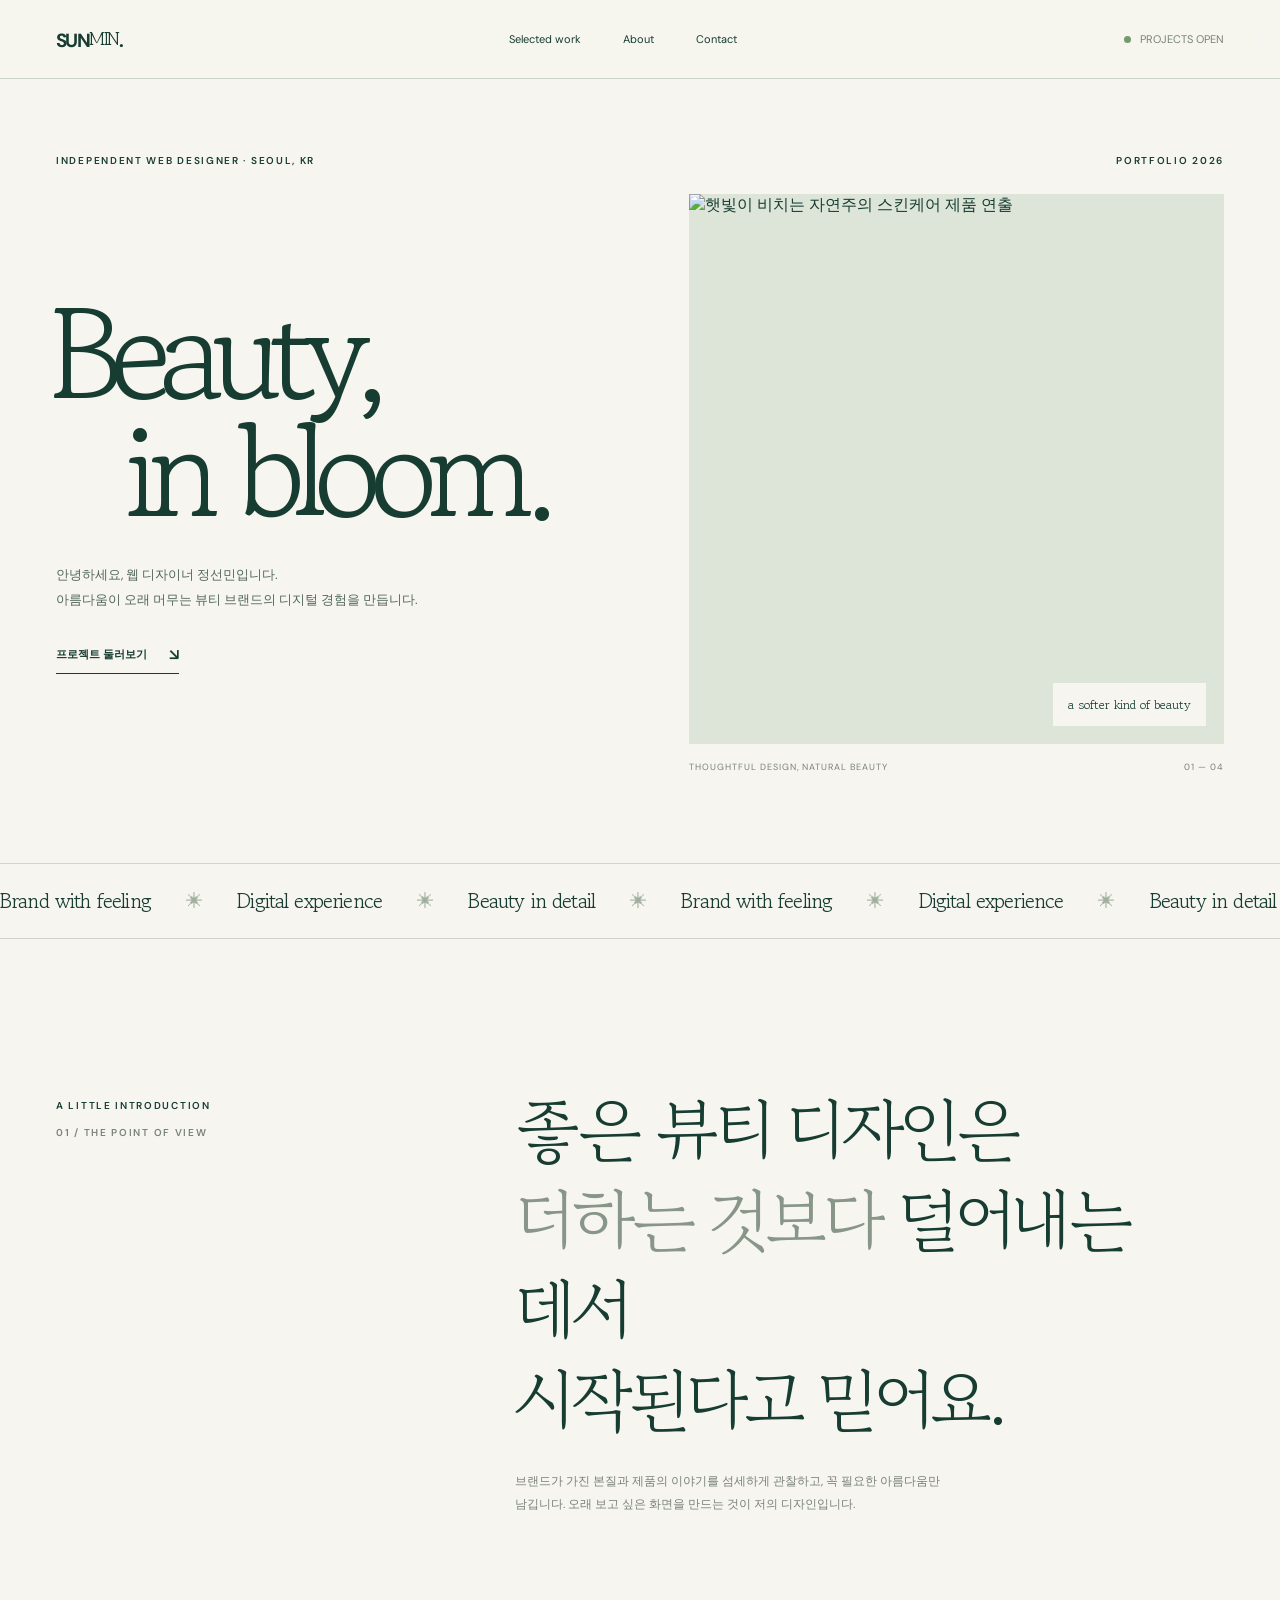
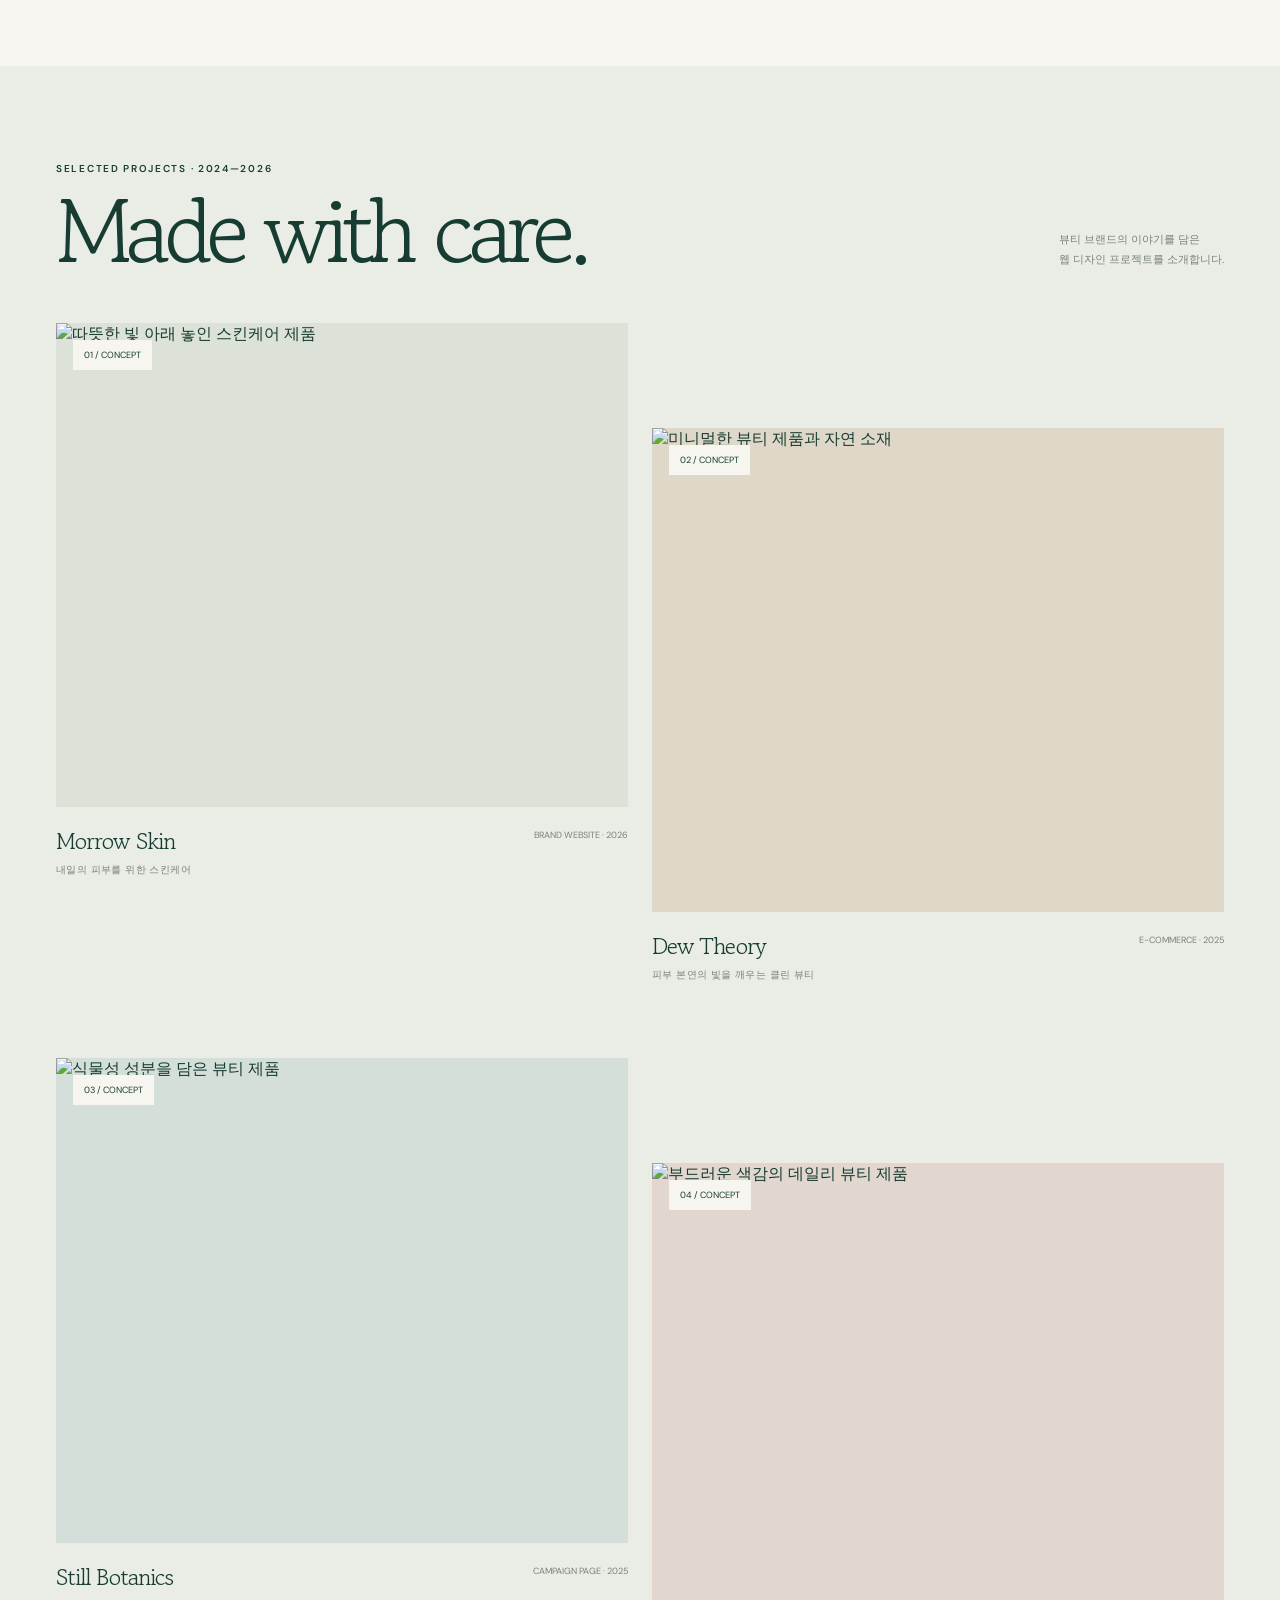
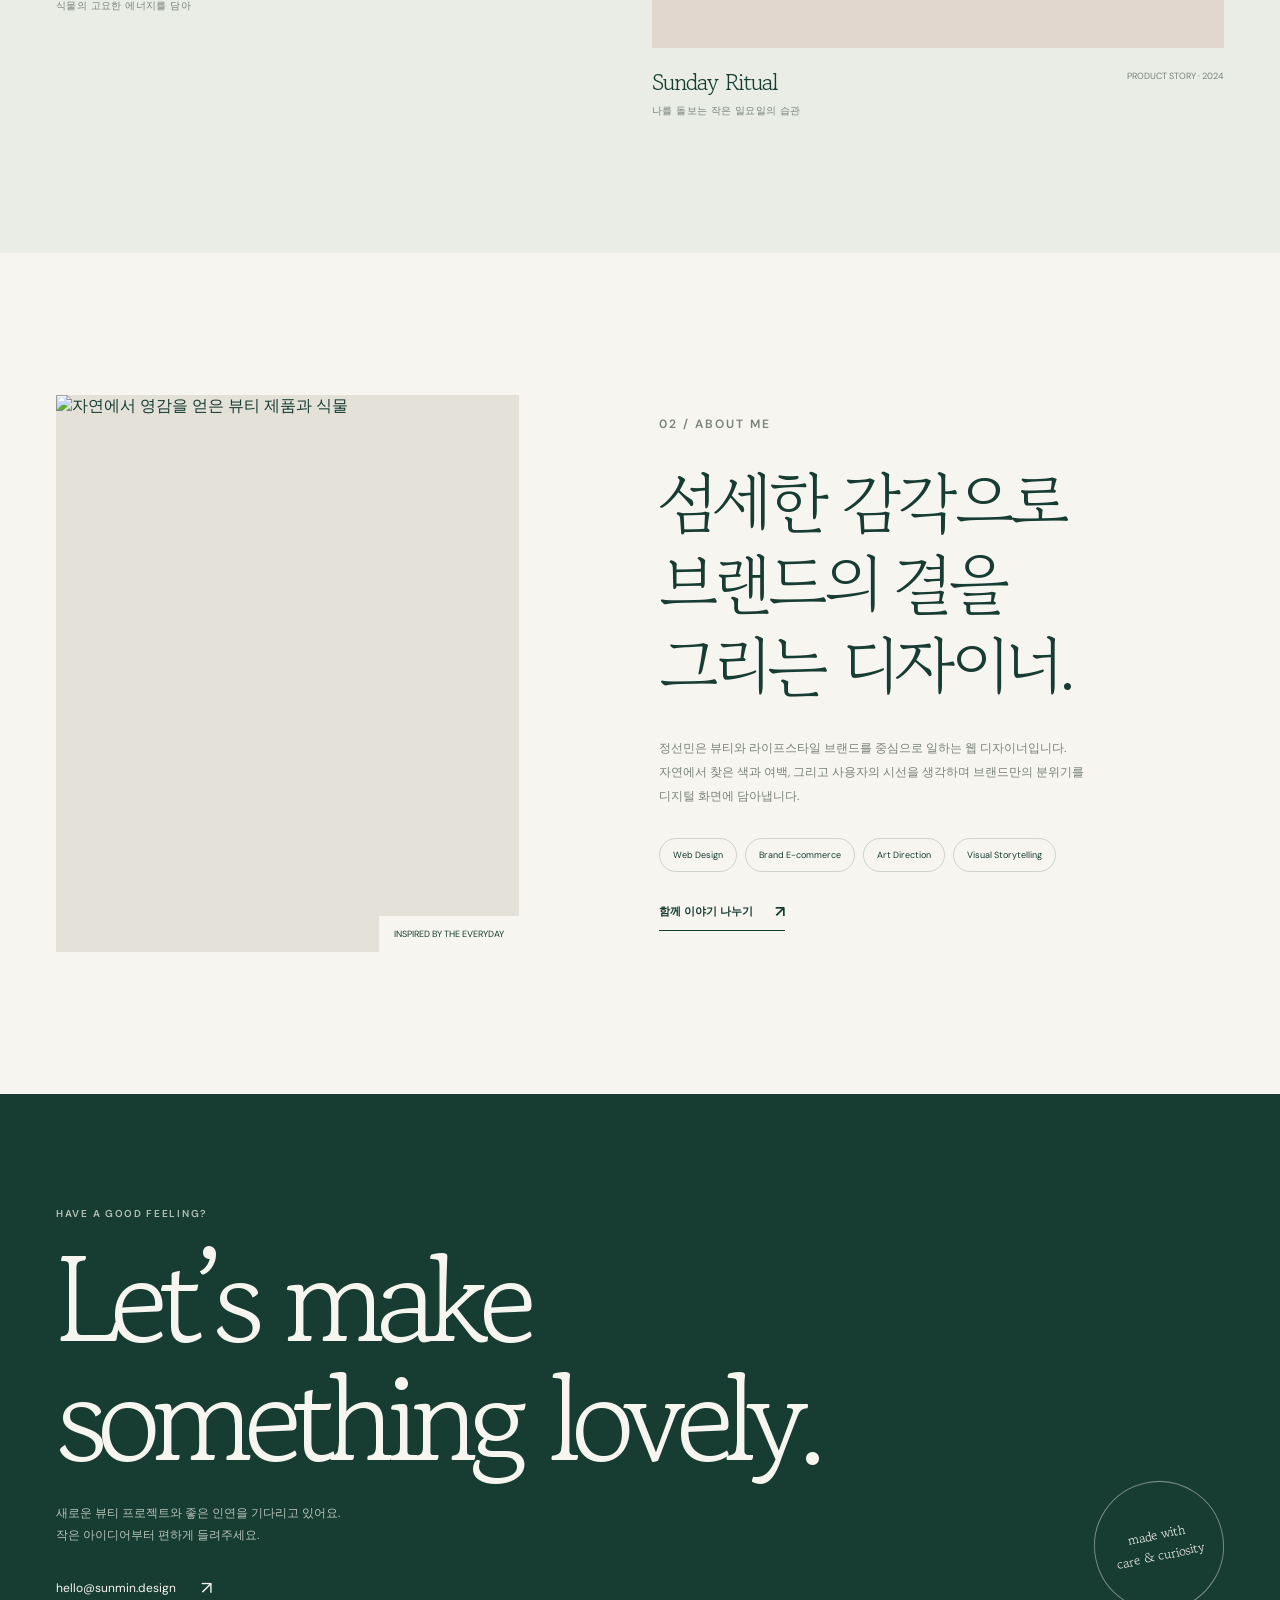
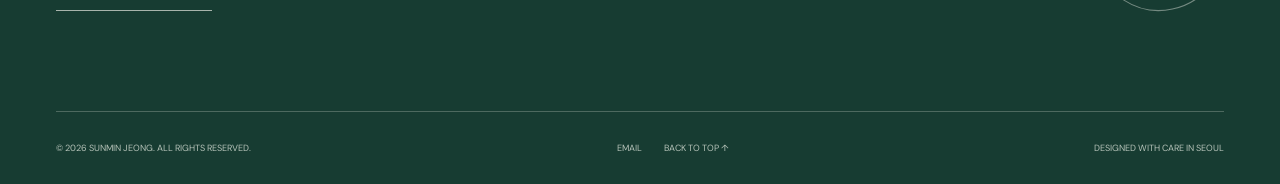
==== index.html @ 3de370b8 "뷰티 포트폴리오 페이지 개설" ====
<!DOCTYPE html>
<html lang="ko">
<head>
    <meta charset="UTF-8">
    <meta name="viewport" content="width=device-width, initial-scale=1.0">
    <meta name="theme-color" content="#f6f5ef">
    <meta name="description" content="뷰티의 좋은 감각을 디자인하는 웹 디자이너 정선민의 포트폴리오">
    <title>정선민 — Beauty Web Designer</title>
    <link rel="preconnect" href="https://fonts.googleapis.com">
    <link rel="preconnect" href="https://fonts.gstatic.com" crossorigin>
    <link href="https://fonts.googleapis.com/css2?family=DM+Sans:wght@400;500;600;700&family=Gowun+Batang:wght@400;700&family=Manrope:wght@400;500;600;700&display=swap" rel="stylesheet">
    <style>
        :root {
            --paper: #f6f5ef;
            --ink: #173c32;
            --muted: #78827a;
            --line: rgba(23, 60, 50, .18);
            --serif: "Gowun Batang", Georgia, serif;
            --sans: "DM Sans", "Manrope", sans-serif;
        }

        * { box-sizing: border-box; }
        html { scroll-behavior: smooth; scroll-padding-top: 88px; }
        body {
            margin: 0;
            color: var(--ink);
            background: var(--paper);
            font-family: var(--sans);
            -webkit-font-smoothing: antialiased;
        }
        a { color: inherit; text-decoration: none; }
        button { color: inherit; font: inherit; }
        img { display: block; width: 100%; }
        .shell { width: min(1440px, calc(100% - 112px)); margin: 0 auto; }
        .eyebrow {
            margin: 0;
            font-size: 10px;
            font-weight: 600;
            letter-spacing: .17em;
            line-height: 1.5;
            text-transform: uppercase;
        }
        .site-header {
            position: sticky;
            z-index: 20;
            top: 0;
            border-bottom: 1px solid var(--line);
            background: rgba(246, 245, 239, .94);
            backdrop-filter: blur(14px);
        }
        .header-inner {
            display: flex;
            min-height: 78px;
            align-items: center;
            justify-content: space-between;
        }
        .wordmark {
            font-size: 19px;
            font-weight: 700;
            letter-spacing: -.08em;
        }
        .wordmark span { font-family: var(--serif); font-weight: 400; }
        .main-nav { display: flex; gap: 42px; align-items: center; }
        .main-nav a, .availability { font-size: 11px; }
        .main-nav a { transition: opacity .2s ease; }
        .main-nav a:hover { opacity: .55; }
        .availability { display: flex; align-items: center; gap: 9px; color: var(--muted); }
        .availability::before {
            width: 7px;
            height: 7px;
            border-radius: 50%;
            background: #759b6a;
            content: "";
        }
        .menu-toggle {
            display: none;
            width: 42px;
            height: 42px;
            padding: 11px;
            border: 0;
            background: transparent;
            cursor: pointer;
        }
        .menu-toggle span {
            display: block;
            height: 1px;
            margin: 5px 0;
            background: var(--ink);
            transition: transform .2s ease;
        }

        .hero { padding: 74px 0 90px; }
        .hero-topline {
            display: flex;
            justify-content: space-between;
            align-items: center;
            margin-bottom: 26px;
        }
        .hero-grid {
            display: grid;
            grid-template-columns: 1.03fr .97fr;
            min-height: 550px;
            align-items: center;
            gap: 5.5%;
        }
        .hero-copy { position: relative; z-index: 1; padding: 25px 0; }
        .hero h1 {
            margin: 0 0 25px -7px;
            font-family: var(--serif);
            font-size: clamp(72px, 10.1vw, 150px);
            font-weight: 400;
            letter-spacing: -.095em;
            line-height: .91;
        }
        .hero h1 span { display: block; }
        .hero h1 .indented { padding-left: 13%; }
        .hero-subcopy {
            max-width: 370px;
            margin: 35px 0 29px;
            color: #53675c;
            font-size: 13px;
            line-height: 1.9;
            word-break: keep-all;
        }
        .text-link {
            display: inline-flex;
            align-items: center;
            gap: 22px;
            padding-bottom: 8px;
            border-bottom: 1px solid var(--ink);
            font-size: 11px;
            font-weight: 600;
        }
        .text-link span { font-size: 16px; transition: transform .2s ease; }
        .text-link:hover span { transform: translate(4px, -2px); }
        .hero-visual {
            position: relative;
            min-height: 550px;
            overflow: hidden;
            background: #dce5d8;
        }
        .hero-visual img { height: 100%; min-height: 550px; object-fit: cover; }
        .image-note {
            position: absolute;
            right: 18px;
            bottom: 18px;
            padding: 12px 15px;
            background: var(--paper);
            font-family: var(--serif);
            font-size: 13px;
        }
        .hero-caption {
            display: flex;
            justify-content: space-between;
            margin-top: 17px;
            color: var(--muted);
            font-size: 9px;
            letter-spacing: .11em;
        }
        .ticker {
            overflow: hidden;
            border-top: 1px solid var(--line);
            border-bottom: 1px solid var(--line);
        }
        .ticker-track {
            display: flex;
            width: max-content;
            align-items: center;
            gap: 35px;
            padding: 22px 0;
            animation: drift 35s linear infinite;
        }
        .ticker-track span {
            font-family: var(--serif);
            font-size: 21px;
            letter-spacing: -.04em;
        }
        .ticker-track .dot { color: #9fae9d; font-family: var(--sans); font-size: 17px; }
        @keyframes drift { to { transform: translateX(-50%); } }

        .intro { padding: 145px 0 150px; }
        .intro-grid { display: grid; grid-template-columns: 1fr 2fr; gap: 9%; }
        .intro-label { padding-top: 14px; }
        .intro-copy { max-width: 900px; }
        .intro-copy h2 {
            margin: 0;
            font-family: var(--serif);
            font-size: clamp(38px, 5.4vw, 76px);
            font-weight: 400;
            letter-spacing: -.065em;
            line-height: 1.3;
            word-break: keep-all;
        }
        .intro-copy h2 em { color: #879688; font-style: normal; }
        .intro-copy p {
            max-width: 470px;
            margin: 27px 0 0;
            color: var(--muted);
            font-size: 12px;
            line-height: 1.9;
            word-break: keep-all;
        }

        .work { padding: 95px 0 135px; background: #e9ede5; }
        .section-heading {
            display: flex;
            justify-content: space-between;
            align-items: end;
            margin-bottom: 47px;
        }
        .section-heading h2 {
            margin: 10px 0 0;
            font-family: var(--serif);
            font-size: clamp(47px, 7vw, 90px);
            font-weight: 400;
            letter-spacing: -.075em;
            line-height: 1;
        }
        .section-heading > p { max-width: 230px; margin: 0 0 6px; color: var(--muted); font-size: 11px; line-height: 1.8; }
        .project-grid { display: grid; grid-template-columns: 1fr 1fr; gap: 76px 24px; }
        .project-card:nth-child(even) { margin-top: 105px; }
        .project-image {
            position: relative;
            display: block;
            overflow: hidden;
            background: #dce2d8;
            aspect-ratio: 1.18 / 1;
        }
        .project-card:nth-child(2) .project-image { background: #dfd7c7; }
        .project-card:nth-child(3) .project-image { background: #d5dfd9; }
        .project-card:nth-child(4) .project-image { background: #e1d7cf; }
        .project-image img { height: 100%; object-fit: cover; transition: transform .7s cubic-bezier(.2,.7,.2,1); }
        .project-card:hover .project-image img { transform: scale(1.035); }
        .project-number {
            position: absolute;
            top: 17px;
            left: 17px;
            padding: 9px 11px;
            background: var(--paper);
            font-size: 9px;
        }
        .project-info {
            display: flex;
            justify-content: space-between;
            align-items: start;
            gap: 15px;
            padding-top: 17px;
        }
        .project-info h3 { margin: 0 0 5px; font-family: var(--serif); font-size: 23px; font-weight: 400; letter-spacing: -.04em; }
        .project-info p { margin: 0; color: var(--muted); font-size: 10px; letter-spacing: .04em; }
        .project-type { padding-top: 5px; color: var(--muted); font-size: 9px; text-align: right; }

        .about { padding: 142px 0; }
        .about-grid { display: grid; grid-template-columns: .9fr 1.1fr; gap: 12%; align-items: start; }
        .about-photo {
            position: relative;
            width: 100%;
            aspect-ratio: .83 / 1;
            overflow: hidden;
            background: #e3e1d8;
        }
        .about-photo img { height: 100%; object-fit: cover; }
        .about-photo-note { position: absolute; right: 0; bottom: 0; padding: 12px 15px; background: var(--paper); font-size: 9px; }
        .about-copy { padding-top: 17px; }
        .about-copy h2 {
            max-width: 570px;
            margin: 24px 0 30px;
            font-family: var(--serif);
            font-size: clamp(39px, 5.2vw, 68px);
            font-weight: 400;
            letter-spacing: -.07em;
            line-height: 1.23;
            word-break: keep-all;
        }
        .about-copy > p { max-width: 430px; color: var(--muted); font-size: 12px; line-height: 2; word-break: keep-all; }
        .services { display: flex; flex-wrap: wrap; gap: 8px; margin-top: 30px; }
        .services span { padding: 10px 13px; border: 1px solid var(--line); border-radius: 30px; font-size: 9px; }
        .about-link { margin-top: 29px; }

        .contact { padding: 112px 0 100px; color: #f6f5ef; background: var(--ink); }
        .contact-inner { display: flex; justify-content: space-between; align-items: end; gap: 30px; }
        .contact h2 {
            margin: 18px 0 24px;
            font-family: var(--serif);
            font-size: clamp(53px, 9.5vw, 125px);
            font-weight: 400;
            letter-spacing: -.08em;
            line-height: .98;
        }
        .contact .eyebrow { color: #b6c3b9; }
        .contact-copy { max-width: 360px; margin: 0; color: #b6c3b9; font-size: 12px; line-height: 1.9; }
        .contact-link {
            display: inline-flex;
            align-items: center;
            gap: 25px;
            margin-top: 29px;
            padding-bottom: 10px;
            border-bottom: 1px solid rgba(246,245,239,.65);
            font-size: 12px;
        }
        .contact-link span { font-size: 18px; }
        .contact-stamp {
            display: grid;
            width: 130px;
            height: 130px;
            flex: 0 0 auto;
            place-items: center;
            border: 1px solid rgba(246,245,239,.42);
            border-radius: 50%;
            font-family: var(--serif);
            font-size: 13px;
            line-height: 1.6;
            text-align: center;
            transform: rotate(-12deg);
        }
        .site-footer { color: #f6f5ef; background: var(--ink); }
        .footer-inner {
            display: flex;
            min-height: 73px;
            justify-content: space-between;
            align-items: center;
            border-top: 1px solid rgba(246,245,239,.24);
            color: #b6c3b9;
            font-size: 9px;
        }
        .footer-links { display: flex; gap: 22px; }
        .footer-links a:hover { color: #fff; }
        .reveal { opacity: 0; transform: translateY(22px); transition: opacity .7s ease, transform .7s ease; }
        .reveal.is-visible { opacity: 1; transform: translateY(0); }

        @media (prefers-reduced-motion: reduce) {
            *, *::before, *::after { scroll-behavior: auto !important; animation-duration: .01ms !important; transition-duration: .01ms !important; }
            .reveal { opacity: 1; transform: none; }
        }
        @media (max-width: 800px) {
            .shell { width: min(100% - 48px, 620px); }
            .header-inner { min-height: 68px; }
            .menu-toggle { display: block; }
            .availability { display: none; }
            .main-nav {
                position: absolute;
                top: 68px;
                right: 0;
                left: 0;
                display: none;
                align-items: stretch;
                gap: 0;
                padding: 10px 24px 21px;
                border-bottom: 1px solid var(--line);
                background: var(--paper);
            }
            .main-nav.is-open { display: flex; flex-direction: column; }
            .main-nav a { padding: 13px 0; border-top: 1px solid var(--line); font-size: 13px; }
            .menu-toggle[aria-expanded="true"] span:first-child { transform: translateY(3px) rotate(45deg); }
            .menu-toggle[aria-expanded="true"] span:last-child { transform: translateY(-3px) rotate(-45deg); }
            .hero { padding: 49px 0 65px; }
            .hero-grid { grid-template-columns: 1fr; gap: 30px; }
            .hero h1 { font-size: clamp(76px, 17vw, 130px); }
            .hero-copy { padding: 5px 0 0; }
            .hero-subcopy { margin-top: 24px; }
            .hero-visual, .hero-visual img { min-height: 0; height: auto; aspect-ratio: .93 / 1; }
            .intro { padding: 95px 0; }
            .intro-grid { grid-template-columns: 1fr; gap: 25px; }
            .intro-copy h2 { font-size: clamp(39px, 8vw, 59px); }
            .work { padding: 75px 0 90px; }
            .section-heading { align-items: start; flex-direction: column; gap: 15px; margin-bottom: 31px; }
            .section-heading > p { max-width: 330px; }
            .project-grid { gap: 48px 16px; }
            .project-card:nth-child(even) { margin-top: 65px; }
            .project-info { flex-direction: column; gap: 8px; }
            .project-type { text-align: left; }
            .about { padding: 92px 0; }
            .about-grid { grid-template-columns: 1fr; gap: 42px; }
            .about-photo { width: 80%; max-width: 420px; }
            .about-copy { padding-top: 0; }
            .contact { padding: 82px 0 70px; }
            .contact-inner { align-items: start; }
            .contact-stamp { width: 96px; height: 96px; font-size: 10px; }
        }
        @media (max-width: 520px) {
            .shell { width: calc(100% - 40px); }
            .hero-topline { margin-bottom: 18px; }
            .hero h1 { margin-left: -4px; font-size: clamp(71px, 18vw, 95px); }
            .hero h1 .indented { padding-left: 9%; }
            .hero-subcopy { max-width: 320px; font-size: 12px; }
            .hero-caption { font-size: 8px; }
            .intro { padding: 78px 0; }
            .intro-copy h2 { font-size: 37px; }
            .project-grid { grid-template-columns: 1fr; gap: 34px; }
            .project-card:nth-child(even) { margin-top: 0; }
            .project-image { aspect-ratio: 1.15 / 1; }
            .project-info { flex-direction: row; }
            .project-type { text-align: right; }
            .about-photo { width: 90%; }
            .about-copy h2 { font-size: 42px; }
            .contact-inner { flex-direction: column; }
            .contact-stamp { align-self: end; margin-top: -6px; }
            .footer-inner { min-height: 90px; flex-wrap: wrap; gap: 12px; padding: 18px 0; }
            .footer-links { gap: 14px; }
        }
    </style>
</head>
<body>
    <header class="site-header">
        <div class="shell header-inner">
            <a class="wordmark" href="#top" aria-label="정선민 포트폴리오 홈">SUN<span>MIN</span>.</a>
            <nav class="main-nav" id="main-nav" aria-label="주요 메뉴">
                <a href="#work">Selected work</a>
                <a href="#about">About</a>
                <a href="#contact">Contact</a>
            </nav>
            <p class="availability">PROJECTS OPEN</p>
            <button class="menu-toggle" type="button" aria-label="메뉴 열기" aria-controls="main-nav" aria-expanded="false">
                <span></span><span></span>
            </button>
        </div>
    </header>

    <main id="top">
        <section class="hero shell" aria-labelledby="hero-title">
            <div class="hero-topline">
                <p class="eyebrow">Independent web designer · Seoul, KR</p>
                <p class="eyebrow">Portfolio 2026</p>
            </div>
            <div class="hero-grid">
                <div class="hero-copy">
                    <h1 id="hero-title"><span>Beauty,</span><span class="indented">in bloom.</span></h1>
                    <p class="hero-subcopy">안녕하세요, 웹 디자이너 정선민입니다.<br>아름다움이 오래 머무는 뷰티 브랜드의 디지털 경험을 만듭니다.</p>
                    <a class="text-link" href="#work">프로젝트 둘러보기 <span aria-hidden="true">↘</span></a>
                </div>
                <div>
                    <div class="hero-visual">
                        <img src="https://images.unsplash.com/photo-1608248543803-ba4f8c70ae0b?auto=format&amp;fit=crop&amp;w=1200&amp;q=85" alt="햇빛이 비치는 자연주의 스킨케어 제품 연출" fetchpriority="high">
                        <span class="image-note">a softer kind of beauty</span>
                    </div>
                    <div class="hero-caption"><span>THOUGHTFUL DESIGN, NATURAL BEAUTY</span><span>01 — 04</span></div>
                </div>
            </div>
        </section>

        <div class="ticker" aria-label="Brand design, digital experience, beauty">
            <div class="ticker-track" aria-hidden="true">
                <span>Brand with feeling</span><span class="dot">✳</span><span>Digital experience</span><span class="dot">✳</span><span>Beauty in detail</span><span class="dot">✳</span>
                <span>Brand with feeling</span><span class="dot">✳</span><span>Digital experience</span><span class="dot">✳</span><span>Beauty in detail</span><span class="dot">✳</span>
            </div>
        </div>

        <section class="intro shell reveal">
            <div class="intro-grid">
                <div class="intro-label">
                    <p class="eyebrow">A little introduction</p>
                    <p class="eyebrow" style="margin-top: 12px; color: var(--muted);">01 / The point of view</p>
                </div>
                <div class="intro-copy">
                    <h2>좋은 뷰티 디자인은<br><em>더하는 것보다</em> 덜어내는 데서<br>시작된다고 믿어요.</h2>
                    <p>브랜드가 가진 본질과 제품의 이야기를 섬세하게 관찰하고, 꼭 필요한 아름다움만 남깁니다. 오래 보고 싶은 화면을 만드는 것이 저의 디자인입니다.</p>
                </div>
            </div>
        </section>

        <section class="work" id="work" aria-labelledby="work-title">
            <div class="shell">
                <div class="section-heading reveal">
                    <div>
                        <p class="eyebrow">Selected projects · 2024—2026</p>
                        <h2 id="work-title">Made with care.</h2>
                    </div>
                    <p>뷰티 브랜드의 이야기를 담은<br>웹 디자인 프로젝트를 소개합니다.</p>
                </div>
                <div class="project-grid">
                    <article class="project-card reveal">
                        <a class="project-image" href="#contact" aria-label="Morrow Skin 프로젝트 문의하기">
                            <img src="https://images.unsplash.com/photo-1601049541289-9b1b7bbbfe19?auto=format&amp;fit=crop&amp;w=1000&amp;q=85" alt="따뜻한 빛 아래 놓인 스킨케어 제품" loading="lazy">
                            <span class="project-number">01 / CONCEPT</span>
                        </a>
                        <div class="project-info">
                            <div><h3>Morrow Skin</h3><p>내일의 피부를 위한 스킨케어</p></div>
                            <span class="project-type">BRAND WEBSITE · 2026</span>
                        </div>
                    </article>
                    <article class="project-card reveal">
                        <a class="project-image" href="#contact" aria-label="Dew Theory 프로젝트 문의하기">
                            <img src="https://images.unsplash.com/photo-1611930022073-b7a4ba5fcccd?auto=format&amp;fit=crop&amp;w=1000&amp;q=85" alt="미니멀한 뷰티 제품과 자연 소재" loading="lazy">
                            <span class="project-number">02 / CONCEPT</span>
                        </a>
                        <div class="project-info">
                            <div><h3>Dew Theory</h3><p>피부 본연의 빛을 깨우는 클린 뷰티</p></div>
                            <span class="project-type">E-COMMERCE · 2025</span>
                        </div>
                    </article>
                    <article class="project-card reveal">
                        <a class="project-image" href="#contact" aria-label="Still Botanics 프로젝트 문의하기">
                            <img src="https://images.unsplash.com/photo-1598440947619-2c35fc9aa908?auto=format&amp;fit=crop&amp;w=1000&amp;q=85" alt="식물성 성분을 담은 뷰티 제품" loading="lazy">
                            <span class="project-number">03 / CONCEPT</span>
                        </a>
                        <div class="project-info">
                            <div><h3>Still Botanics</h3><p>식물의 고요한 에너지를 담아</p></div>
                            <span class="project-type">CAMPAIGN PAGE · 2025</span>
                        </div>
                    </article>
                    <article class="project-card reveal">
                        <a class="project-image" href="#contact" aria-label="Sunday Ritual 프로젝트 문의하기">
                            <img src="https://images.unsplash.com/photo-1556229010-6c3f2c9ca5f8?auto=format&amp;fit=crop&amp;w=1000&amp;q=85" alt="부드러운 색감의 데일리 뷰티 제품" loading="lazy">
                            <span class="project-number">04 / CONCEPT</span>
                        </a>
                        <div class="project-info">
                            <div><h3>Sunday Ritual</h3><p>나를 돌보는 작은 일요일의 습관</p></div>
                            <span class="project-type">PRODUCT STORY · 2024</span>
                        </div>
                    </article>
                </div>
            </div>
        </section>

        <section class="about shell" id="about" aria-labelledby="about-title">
            <div class="about-grid">
                <div class="about-photo reveal">
                    <img src="https://images.unsplash.com/photo-1608571423902-eed4a5ad8108?auto=format&amp;fit=crop&amp;w=900&amp;q=85" alt="자연에서 영감을 얻은 뷰티 제품과 식물" loading="lazy">
                    <span class="about-photo-note">INSPIRED BY THE EVERYDAY</span>
                </div>
                <div class="about-copy reveal">
                    <p class="eyebrow">02 / About me</p>
                    <h2 id="about-title">섬세한 감각으로<br>브랜드의 결을<br>그리는 디자이너.</h2>
                    <p>정선민은 뷰티와 라이프스타일 브랜드를 중심으로 일하는 웹 디자이너입니다. 자연에서 찾은 색과 여백, 그리고 사용자의 시선을 생각하며 브랜드만의 분위기를 디지털 화면에 담아냅니다.</p>
                    <div class="services" aria-label="주요 작업 분야">
                        <span>Web Design</span><span>Brand E-commerce</span><span>Art Direction</span><span>Visual Storytelling</span>
                    </div>
                    <a class="text-link about-link" href="#contact">함께 이야기 나누기 <span aria-hidden="true">↗</span></a>
                </div>
            </div>
        </section>

        <section class="contact" id="contact" aria-labelledby="contact-title">
            <div class="shell contact-inner">
                <div>
                    <p class="eyebrow">Have a good feeling?</p>
                    <h2 id="contact-title">Let’s make<br>something lovely.</h2>
                    <p class="contact-copy">새로운 뷰티 프로젝트와 좋은 인연을 기다리고 있어요.<br>작은 아이디어부터 편하게 들려주세요.</p>
                    <a class="contact-link" href="mailto:hello@sunmin.design">hello@sunmin.design <span aria-hidden="true">↗</span></a>
                </div>
                <div class="contact-stamp" aria-hidden="true">made with<br>care &amp; curiosity</div>
            </div>
        </section>
    </main>

    <footer class="site-footer">
        <div class="shell footer-inner">
            <span>© <span id="year"></span> SUNMIN JEONG. ALL RIGHTS RESERVED.</span>
            <div class="footer-links">
                <a href="mailto:hello@sunmin.design">EMAIL</a>
                <a href="#top">BACK TO TOP ↑</a>
            </div>
            <span>DESIGNED WITH CARE IN SEOUL</span>
        </div>
    </footer>

    <script>
        const menuToggle = document.querySelector(".menu-toggle");
        const mainNav = document.querySelector(".main-nav");

        menuToggle.addEventListener("click", () => {
            const isExpanded = menuToggle.getAttribute("aria-expanded") === "true";
            menuToggle.setAttribute("aria-expanded", String(!isExpanded));
            menuToggle.setAttribute("aria-label", isExpanded ? "메뉴 열기" : "메뉴 닫기");
            mainNav.classList.toggle("is-open", !isExpanded);
        });

        mainNav.addEventListener("click", (event) => {
            if (event.target.closest("a")) {
                menuToggle.setAttribute("aria-expanded", "false");
                menuToggle.setAttribute("aria-label", "메뉴 열기");
                mainNav.classList.remove("is-open");
            }
        });

        document.querySelector("#year").textContent = new Date().getFullYear();

        const revealObserver = new IntersectionObserver((entries, observer) => {
            entries.forEach((entry) => {
                if (entry.isIntersecting) {
                    entry.target.classList.add("is-visible");
                    observer.unobserve(entry.target);
                }
            });
        }, { threshold: 0.12 });

        document.querySelectorAll(".reveal").forEach((element) => revealObserver.observe(element));
    </script>
</body>
</html>
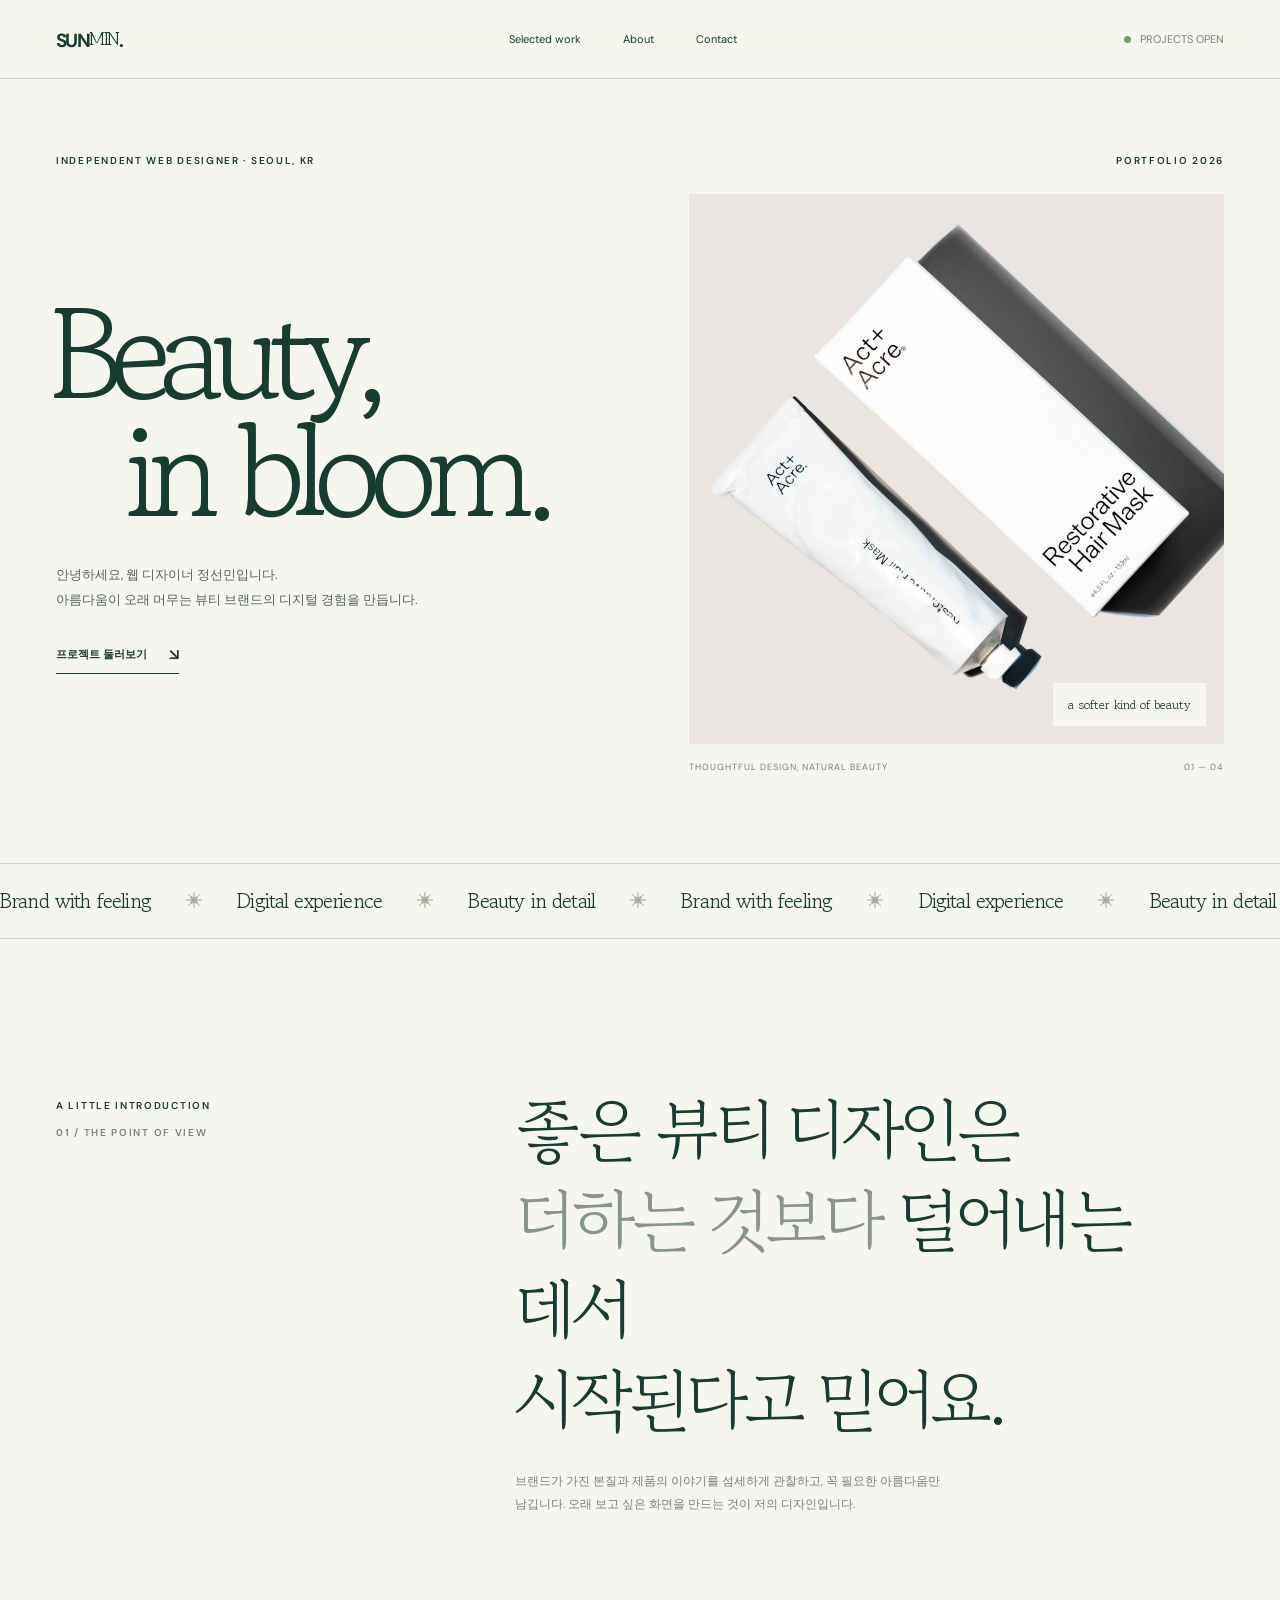
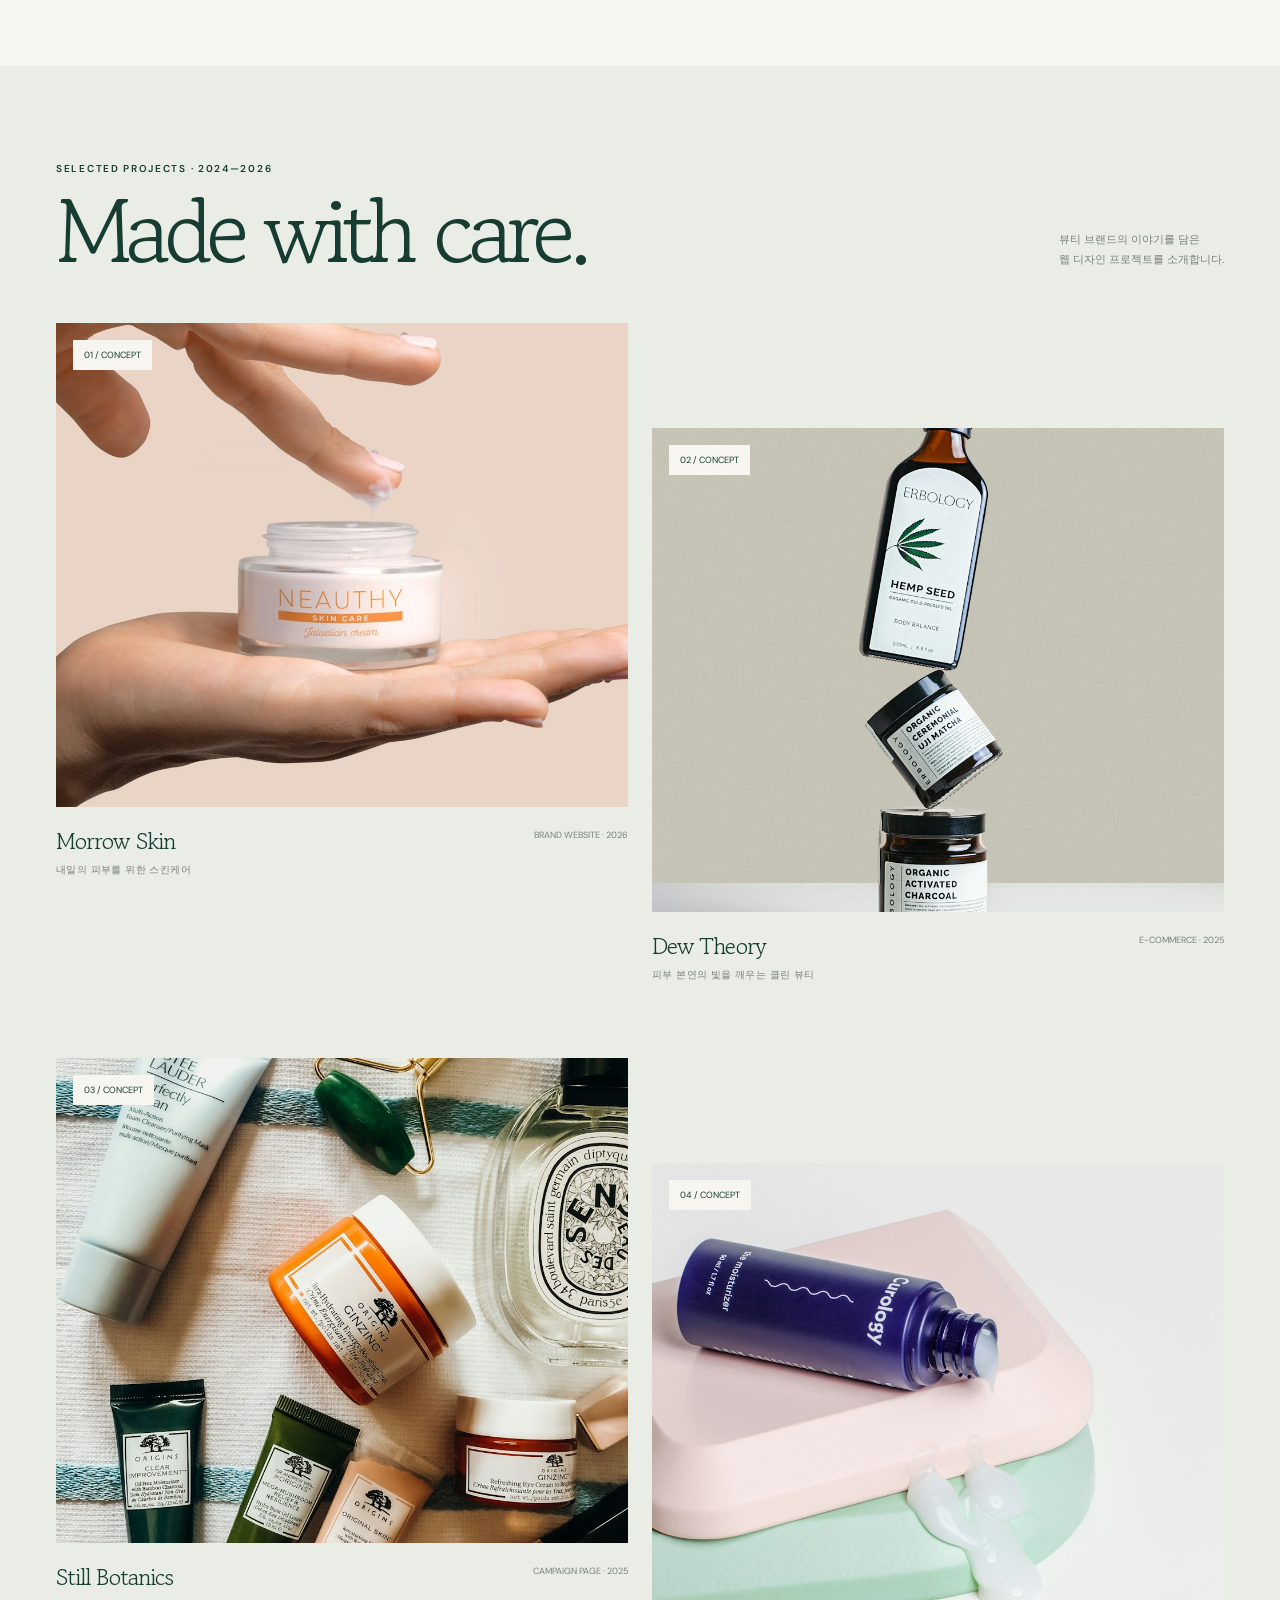
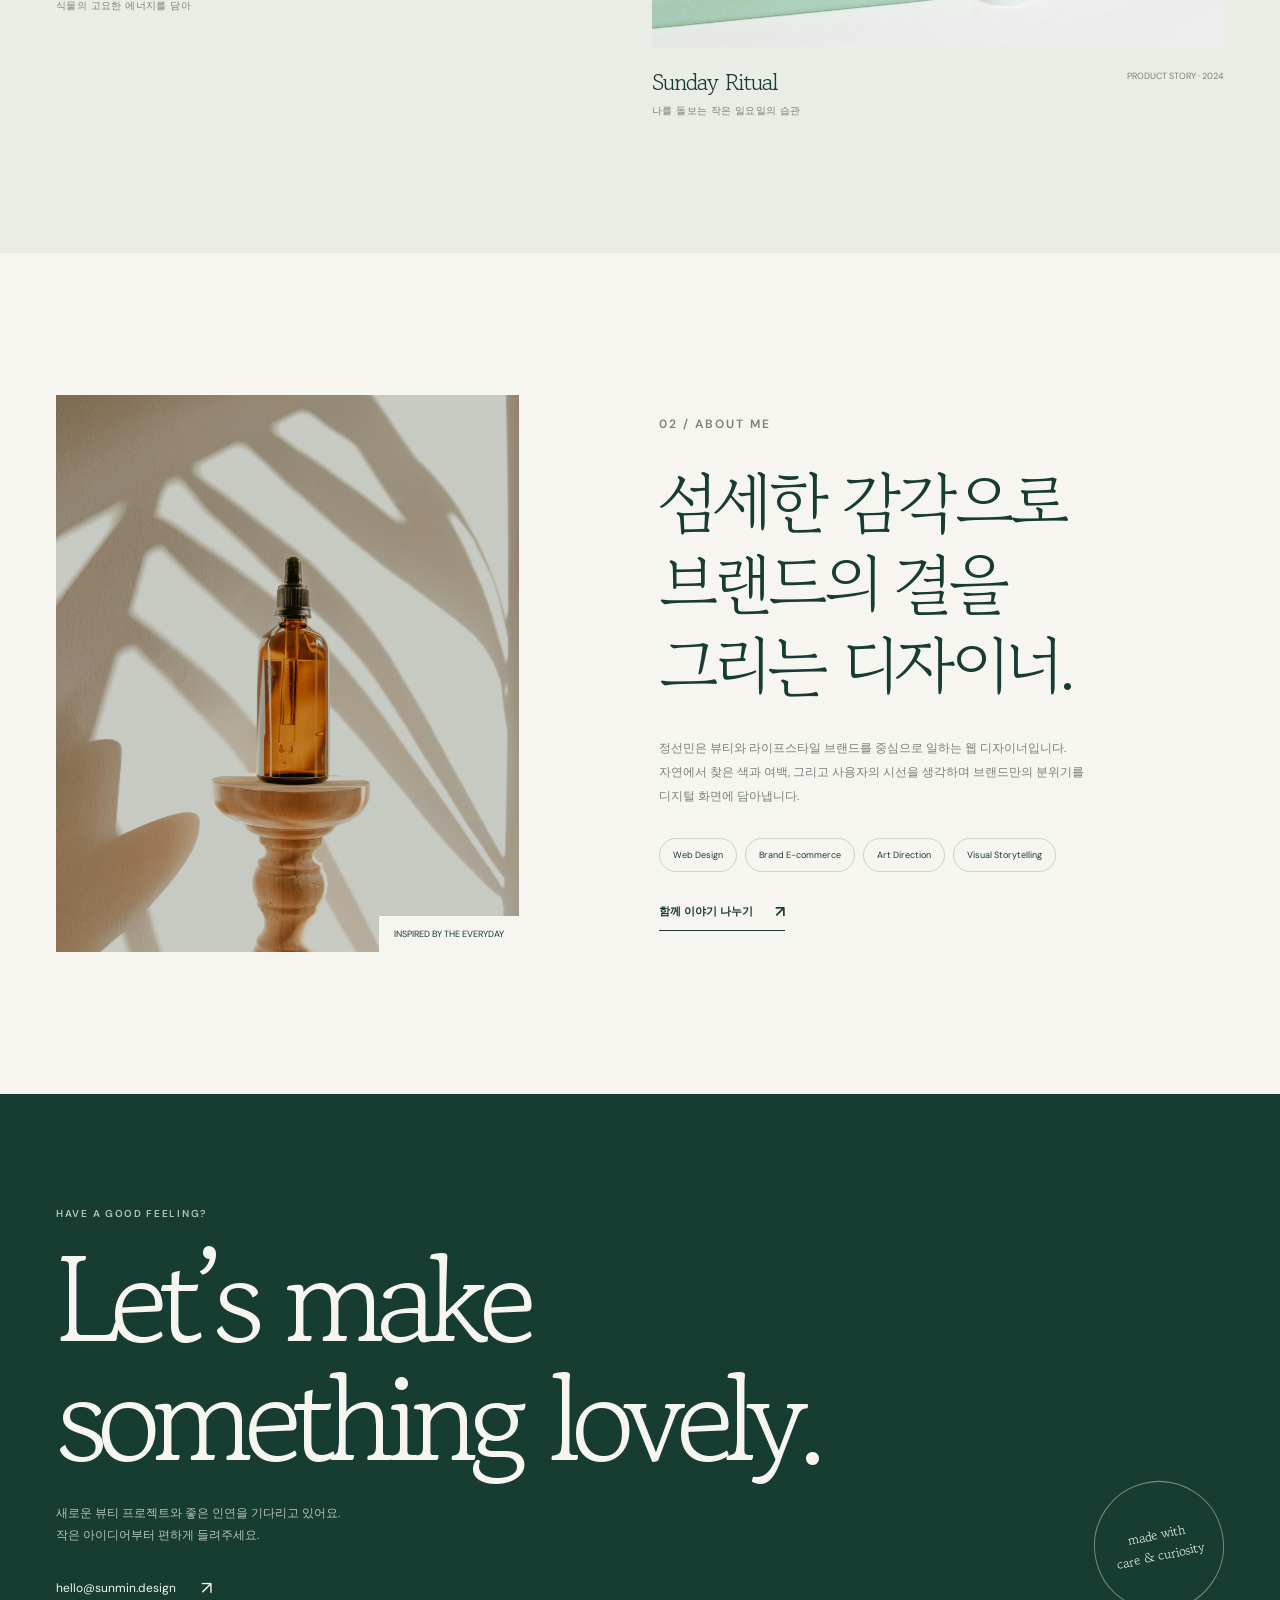
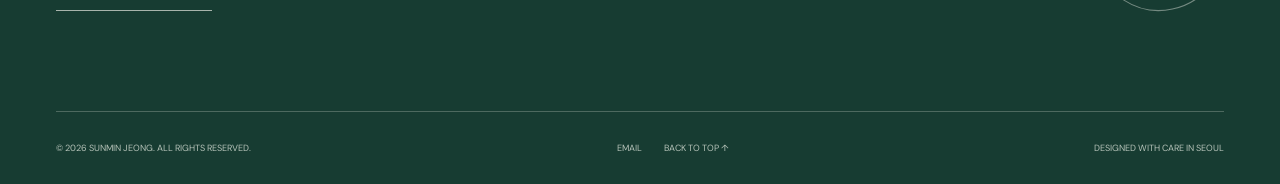
==== commit da838595: "폴더 분리" ====
--- a/index.html
+++ b/index.html
@@ -8,397 +8,8 @@
     <title>정선민 — Beauty Web Designer</title>
     <link rel="preconnect" href="https://fonts.googleapis.com">
     <link rel="preconnect" href="https://fonts.gstatic.com" crossorigin>
-    <link href="https://fonts.googleapis.com/css2?family=DM+Sans:wght@400;500;600;700&family=Gowun+Batang:wght@400;700&family=Manrope:wght@400;500;600;700&display=swap" rel="stylesheet">
-    <style>
-        :root {
-            --paper: #f6f5ef;
-            --ink: #173c32;
-            --muted: #78827a;
-            --line: rgba(23, 60, 50, .18);
-            --serif: "Gowun Batang", Georgia, serif;
-            --sans: "DM Sans", "Manrope", sans-serif;
-        }
-
-        * { box-sizing: border-box; }
-        html { scroll-behavior: smooth; scroll-padding-top: 88px; }
-        body {
-            margin: 0;
-            color: var(--ink);
-            background: var(--paper);
-            font-family: var(--sans);
-            -webkit-font-smoothing: antialiased;
-        }
-        a { color: inherit; text-decoration: none; }
-        button { color: inherit; font: inherit; }
-        img { display: block; width: 100%; }
-        .shell { width: min(1440px, calc(100% - 112px)); margin: 0 auto; }
-        .eyebrow {
-            margin: 0;
-            font-size: 10px;
-            font-weight: 600;
-            letter-spacing: .17em;
-            line-height: 1.5;
-            text-transform: uppercase;
-        }
-        .site-header {
-            position: sticky;
-            z-index: 20;
-            top: 0;
-            border-bottom: 1px solid var(--line);
-            background: rgba(246, 245, 239, .94);
-            backdrop-filter: blur(14px);
-        }
-        .header-inner {
-            display: flex;
-            min-height: 78px;
-            align-items: center;
-            justify-content: space-between;
-        }
-        .wordmark {
-            font-size: 19px;
-            font-weight: 700;
-            letter-spacing: -.08em;
-        }
-        .wordmark span { font-family: var(--serif); font-weight: 400; }
-        .main-nav { display: flex; gap: 42px; align-items: center; }
-        .main-nav a, .availability { font-size: 11px; }
-        .main-nav a { transition: opacity .2s ease; }
-        .main-nav a:hover { opacity: .55; }
-        .availability { display: flex; align-items: center; gap: 9px; color: var(--muted); }
-        .availability::before {
-            width: 7px;
-            height: 7px;
-            border-radius: 50%;
-            background: #759b6a;
-            content: "";
-        }
-        .menu-toggle {
-            display: none;
-            width: 42px;
-            height: 42px;
-            padding: 11px;
-            border: 0;
-            background: transparent;
-            cursor: pointer;
-        }
-        .menu-toggle span {
-            display: block;
-            height: 1px;
-            margin: 5px 0;
-            background: var(--ink);
-            transition: transform .2s ease;
-        }
-
-        .hero { padding: 74px 0 90px; }
-        .hero-topline {
-            display: flex;
-            justify-content: space-between;
-            align-items: center;
-            margin-bottom: 26px;
-        }
-        .hero-grid {
-            display: grid;
-            grid-template-columns: 1.03fr .97fr;
-            min-height: 550px;
-            align-items: center;
-            gap: 5.5%;
-        }
-        .hero-copy { position: relative; z-index: 1; padding: 25px 0; }
-        .hero h1 {
-            margin: 0 0 25px -7px;
-            font-family: var(--serif);
-            font-size: clamp(72px, 10.1vw, 150px);
-            font-weight: 400;
-            letter-spacing: -.095em;
-            line-height: .91;
-        }
-        .hero h1 span { display: block; }
-        .hero h1 .indented { padding-left: 13%; }
-        .hero-subcopy {
-            max-width: 370px;
-            margin: 35px 0 29px;
-            color: #53675c;
-            font-size: 13px;
-            line-height: 1.9;
-            word-break: keep-all;
-        }
-        .text-link {
-            display: inline-flex;
-            align-items: center;
-            gap: 22px;
-            padding-bottom: 8px;
-            border-bottom: 1px solid var(--ink);
-            font-size: 11px;
-            font-weight: 600;
-        }
-        .text-link span { font-size: 16px; transition: transform .2s ease; }
-        .text-link:hover span { transform: translate(4px, -2px); }
-        .hero-visual {
-            position: relative;
-            min-height: 550px;
-            overflow: hidden;
-            background: #dce5d8;
-        }
-        .hero-visual img { height: 100%; min-height: 550px; object-fit: cover; }
-        .image-note {
-            position: absolute;
-            right: 18px;
-            bottom: 18px;
-            padding: 12px 15px;
-            background: var(--paper);
-            font-family: var(--serif);
-            font-size: 13px;
-        }
-        .hero-caption {
-            display: flex;
-            justify-content: space-between;
-            margin-top: 17px;
-            color: var(--muted);
-            font-size: 9px;
-            letter-spacing: .11em;
-        }
-        .ticker {
-            overflow: hidden;
-            border-top: 1px solid var(--line);
-            border-bottom: 1px solid var(--line);
-        }
-        .ticker-track {
-            display: flex;
-            width: max-content;
-            align-items: center;
-            gap: 35px;
-            padding: 22px 0;
-            animation: drift 35s linear infinite;
-        }
-        .ticker-track span {
-            font-family: var(--serif);
-            font-size: 21px;
-            letter-spacing: -.04em;
-        }
-        .ticker-track .dot { color: #9fae9d; font-family: var(--sans); font-size: 17px; }
-        @keyframes drift { to { transform: translateX(-50%); } }
-
-        .intro { padding: 145px 0 150px; }
-        .intro-grid { display: grid; grid-template-columns: 1fr 2fr; gap: 9%; }
-        .intro-label { padding-top: 14px; }
-        .intro-copy { max-width: 900px; }
-        .intro-copy h2 {
-            margin: 0;
-            font-family: var(--serif);
-            font-size: clamp(38px, 5.4vw, 76px);
-            font-weight: 400;
-            letter-spacing: -.065em;
-            line-height: 1.3;
-            word-break: keep-all;
-        }
-        .intro-copy h2 em { color: #879688; font-style: normal; }
-        .intro-copy p {
-            max-width: 470px;
-            margin: 27px 0 0;
-            color: var(--muted);
-            font-size: 12px;
-            line-height: 1.9;
-            word-break: keep-all;
-        }
-
-        .work { padding: 95px 0 135px; background: #e9ede5; }
-        .section-heading {
-            display: flex;
-            justify-content: space-between;
-            align-items: end;
-            margin-bottom: 47px;
-        }
-        .section-heading h2 {
-            margin: 10px 0 0;
-            font-family: var(--serif);
-            font-size: clamp(47px, 7vw, 90px);
-            font-weight: 400;
-            letter-spacing: -.075em;
-            line-height: 1;
-        }
-        .section-heading > p { max-width: 230px; margin: 0 0 6px; color: var(--muted); font-size: 11px; line-height: 1.8; }
-        .project-grid { display: grid; grid-template-columns: 1fr 1fr; gap: 76px 24px; }
-        .project-card:nth-child(even) { margin-top: 105px; }
-        .project-image {
-            position: relative;
-            display: block;
-            overflow: hidden;
-            background: #dce2d8;
-            aspect-ratio: 1.18 / 1;
-        }
-        .project-card:nth-child(2) .project-image { background: #dfd7c7; }
-        .project-card:nth-child(3) .project-image { background: #d5dfd9; }
-        .project-card:nth-child(4) .project-image { background: #e1d7cf; }
-        .project-image img { height: 100%; object-fit: cover; transition: transform .7s cubic-bezier(.2,.7,.2,1); }
-        .project-card:hover .project-image img { transform: scale(1.035); }
-        .project-number {
-            position: absolute;
-            top: 17px;
-            left: 17px;
-            padding: 9px 11px;
-            background: var(--paper);
-            font-size: 9px;
-        }
-        .project-info {
-            display: flex;
-            justify-content: space-between;
-            align-items: start;
-            gap: 15px;
-            padding-top: 17px;
-        }
-        .project-info h3 { margin: 0 0 5px; font-family: var(--serif); font-size: 23px; font-weight: 400; letter-spacing: -.04em; }
-        .project-info p { margin: 0; color: var(--muted); font-size: 10px; letter-spacing: .04em; }
-        .project-type { padding-top: 5px; color: var(--muted); font-size: 9px; text-align: right; }
-
-        .about { padding: 142px 0; }
-        .about-grid { display: grid; grid-template-columns: .9fr 1.1fr; gap: 12%; align-items: start; }
-        .about-photo {
-            position: relative;
-            width: 100%;
-            aspect-ratio: .83 / 1;
-            overflow: hidden;
-            background: #e3e1d8;
-        }
-        .about-photo img { height: 100%; object-fit: cover; }
-        .about-photo-note { position: absolute; right: 0; bottom: 0; padding: 12px 15px; background: var(--paper); font-size: 9px; }
-        .about-copy { padding-top: 17px; }
-        .about-copy h2 {
-            max-width: 570px;
-            margin: 24px 0 30px;
-            font-family: var(--serif);
-            font-size: clamp(39px, 5.2vw, 68px);
-            font-weight: 400;
-            letter-spacing: -.07em;
-            line-height: 1.23;
-            word-break: keep-all;
-        }
-        .about-copy > p { max-width: 430px; color: var(--muted); font-size: 12px; line-height: 2; word-break: keep-all; }
-        .services { display: flex; flex-wrap: wrap; gap: 8px; margin-top: 30px; }
-        .services span { padding: 10px 13px; border: 1px solid var(--line); border-radius: 30px; font-size: 9px; }
-        .about-link { margin-top: 29px; }
-
-        .contact { padding: 112px 0 100px; color: #f6f5ef; background: var(--ink); }
-        .contact-inner { display: flex; justify-content: space-between; align-items: end; gap: 30px; }
-        .contact h2 {
-            margin: 18px 0 24px;
-            font-family: var(--serif);
-            font-size: clamp(53px, 9.5vw, 125px);
-            font-weight: 400;
-            letter-spacing: -.08em;
-            line-height: .98;
-        }
-        .contact .eyebrow { color: #b6c3b9; }
-        .contact-copy { max-width: 360px; margin: 0; color: #b6c3b9; font-size: 12px; line-height: 1.9; }
-        .contact-link {
-            display: inline-flex;
-            align-items: center;
-            gap: 25px;
-            margin-top: 29px;
-            padding-bottom: 10px;
-            border-bottom: 1px solid rgba(246,245,239,.65);
-            font-size: 12px;
-        }
-        .contact-link span { font-size: 18px; }
-        .contact-stamp {
-            display: grid;
-            width: 130px;
-            height: 130px;
-            flex: 0 0 auto;
-            place-items: center;
-            border: 1px solid rgba(246,245,239,.42);
-            border-radius: 50%;
-            font-family: var(--serif);
-            font-size: 13px;
-            line-height: 1.6;
-            text-align: center;
-            transform: rotate(-12deg);
-        }
-        .site-footer { color: #f6f5ef; background: var(--ink); }
-        .footer-inner {
-            display: flex;
-            min-height: 73px;
-            justify-content: space-between;
-            align-items: center;
-            border-top: 1px solid rgba(246,245,239,.24);
-            color: #b6c3b9;
-            font-size: 9px;
-        }
-        .footer-links { display: flex; gap: 22px; }
-        .footer-links a:hover { color: #fff; }
-        .reveal { opacity: 0; transform: translateY(22px); transition: opacity .7s ease, transform .7s ease; }
-        .reveal.is-visible { opacity: 1; transform: translateY(0); }
-
-        @media (prefers-reduced-motion: reduce) {
-            *, *::before, *::after { scroll-behavior: auto !important; animation-duration: .01ms !important; transition-duration: .01ms !important; }
-            .reveal { opacity: 1; transform: none; }
-        }
-        @media (max-width: 800px) {
-            .shell { width: min(100% - 48px, 620px); }
-            .header-inner { min-height: 68px; }
-            .menu-toggle { display: block; }
-            .availability { display: none; }
-            .main-nav {
-                position: absolute;
-                top: 68px;
-                right: 0;
-                left: 0;
-                display: none;
-                align-items: stretch;
-                gap: 0;
-                padding: 10px 24px 21px;
-                border-bottom: 1px solid var(--line);
-                background: var(--paper);
-            }
-            .main-nav.is-open { display: flex; flex-direction: column; }
-            .main-nav a { padding: 13px 0; border-top: 1px solid var(--line); font-size: 13px; }
-            .menu-toggle[aria-expanded="true"] span:first-child { transform: translateY(3px) rotate(45deg); }
-            .menu-toggle[aria-expanded="true"] span:last-child { transform: translateY(-3px) rotate(-45deg); }
-            .hero { padding: 49px 0 65px; }
-            .hero-grid { grid-template-columns: 1fr; gap: 30px; }
-            .hero h1 { font-size: clamp(76px, 17vw, 130px); }
-            .hero-copy { padding: 5px 0 0; }
-            .hero-subcopy { margin-top: 24px; }
-            .hero-visual, .hero-visual img { min-height: 0; height: auto; aspect-ratio: .93 / 1; }
-            .intro { padding: 95px 0; }
-            .intro-grid { grid-template-columns: 1fr; gap: 25px; }
-            .intro-copy h2 { font-size: clamp(39px, 8vw, 59px); }
-            .work { padding: 75px 0 90px; }
-            .section-heading { align-items: start; flex-direction: column; gap: 15px; margin-bottom: 31px; }
-            .section-heading > p { max-width: 330px; }
-            .project-grid { gap: 48px 16px; }
-            .project-card:nth-child(even) { margin-top: 65px; }
-            .project-info { flex-direction: column; gap: 8px; }
-            .project-type { text-align: left; }
-            .about { padding: 92px 0; }
-            .about-grid { grid-template-columns: 1fr; gap: 42px; }
-            .about-photo { width: 80%; max-width: 420px; }
-            .about-copy { padding-top: 0; }
-            .contact { padding: 82px 0 70px; }
-            .contact-inner { align-items: start; }
-            .contact-stamp { width: 96px; height: 96px; font-size: 10px; }
-        }
-        @media (max-width: 520px) {
-            .shell { width: calc(100% - 40px); }
-            .hero-topline { margin-bottom: 18px; }
-            .hero h1 { margin-left: -4px; font-size: clamp(71px, 18vw, 95px); }
-            .hero h1 .indented { padding-left: 9%; }
-            .hero-subcopy { max-width: 320px; font-size: 12px; }
-            .hero-caption { font-size: 8px; }
-            .intro { padding: 78px 0; }
-            .intro-copy h2 { font-size: 37px; }
-            .project-grid { grid-template-columns: 1fr; gap: 34px; }
-            .project-card:nth-child(even) { margin-top: 0; }
-            .project-image { aspect-ratio: 1.15 / 1; }
-            .project-info { flex-direction: row; }
-            .project-type { text-align: right; }
-            .about-photo { width: 90%; }
-            .about-copy h2 { font-size: 42px; }
-            .contact-inner { flex-direction: column; }
-            .contact-stamp { align-self: end; margin-top: -6px; }
-            .footer-inner { min-height: 90px; flex-wrap: wrap; gap: 12px; padding: 18px 0; }
-            .footer-links { gap: 14px; }
-        }
-    </style>
+    <link rel="stylesheet" href="fonts/fonts.css">
+    <link rel="stylesheet" href="css/style.css">
 </head>
 <body>
     <header class="site-header">
@@ -430,7 +41,7 @@
                 </div>
                 <div>
                     <div class="hero-visual">
-                        <img src="https://images.unsplash.com/photo-1608248543803-ba4f8c70ae0b?auto=format&amp;fit=crop&amp;w=1200&amp;q=85" alt="햇빛이 비치는 자연주의 스킨케어 제품 연출" fetchpriority="high">
+                        <img src="assets/images/hero-skincare.jpg" alt="햇빛이 비치는 자연주의 스킨케어 제품 연출" fetchpriority="high">
                         <span class="image-note">a softer kind of beauty</span>
                     </div>
                     <div class="hero-caption"><span>THOUGHTFUL DESIGN, NATURAL BEAUTY</span><span>01 — 04</span></div>
@@ -449,7 +60,7 @@
             <div class="intro-grid">
                 <div class="intro-label">
                     <p class="eyebrow">A little introduction</p>
-                    <p class="eyebrow" style="margin-top: 12px; color: var(--muted);">01 / The point of view</p>
+                    <p class="eyebrow intro-subtitle">01 / The point of view</p>
                 </div>
                 <div class="intro-copy">
                     <h2>좋은 뷰티 디자인은<br><em>더하는 것보다</em> 덜어내는 데서<br>시작된다고 믿어요.</h2>
@@ -470,7 +81,7 @@
                 <div class="project-grid">
                     <article class="project-card reveal">
                         <a class="project-image" href="#contact" aria-label="Morrow Skin 프로젝트 문의하기">
-                            <img src="https://images.unsplash.com/photo-1601049541289-9b1b7bbbfe19?auto=format&amp;fit=crop&amp;w=1000&amp;q=85" alt="따뜻한 빛 아래 놓인 스킨케어 제품" loading="lazy">
+                            <img src="assets/images/morrow-skin.jpg" alt="따뜻한 빛 아래 놓인 스킨케어 제품" loading="lazy">
                             <span class="project-number">01 / CONCEPT</span>
                         </a>
                         <div class="project-info">
@@ -480,7 +91,7 @@
                     </article>
                     <article class="project-card reveal">
                         <a class="project-image" href="#contact" aria-label="Dew Theory 프로젝트 문의하기">
-                            <img src="https://images.unsplash.com/photo-1611930022073-b7a4ba5fcccd?auto=format&amp;fit=crop&amp;w=1000&amp;q=85" alt="미니멀한 뷰티 제품과 자연 소재" loading="lazy">
+                            <img src="assets/images/dew-theory.jpg" alt="미니멀한 뷰티 제품과 자연 소재" loading="lazy">
                             <span class="project-number">02 / CONCEPT</span>
                         </a>
                         <div class="project-info">
@@ -490,7 +101,7 @@
                     </article>
                     <article class="project-card reveal">
                         <a class="project-image" href="#contact" aria-label="Still Botanics 프로젝트 문의하기">
-                            <img src="https://images.unsplash.com/photo-1598440947619-2c35fc9aa908?auto=format&amp;fit=crop&amp;w=1000&amp;q=85" alt="식물성 성분을 담은 뷰티 제품" loading="lazy">
+                            <img src="assets/images/still-botanics.jpg" alt="식물성 성분을 담은 뷰티 제품" loading="lazy">
                             <span class="project-number">03 / CONCEPT</span>
                         </a>
                         <div class="project-info">
@@ -500,7 +111,7 @@
                     </article>
                     <article class="project-card reveal">
                         <a class="project-image" href="#contact" aria-label="Sunday Ritual 프로젝트 문의하기">
-                            <img src="https://images.unsplash.com/photo-1556229010-6c3f2c9ca5f8?auto=format&amp;fit=crop&amp;w=1000&amp;q=85" alt="부드러운 색감의 데일리 뷰티 제품" loading="lazy">
+                            <img src="assets/images/sunday-ritual.jpg" alt="부드러운 색감의 데일리 뷰티 제품" loading="lazy">
                             <span class="project-number">04 / CONCEPT</span>
                         </a>
                         <div class="project-info">
@@ -515,7 +126,7 @@
         <section class="about shell" id="about" aria-labelledby="about-title">
             <div class="about-grid">
                 <div class="about-photo reveal">
-                    <img src="https://images.unsplash.com/photo-1608571423902-eed4a5ad8108?auto=format&amp;fit=crop&amp;w=900&amp;q=85" alt="자연에서 영감을 얻은 뷰티 제품과 식물" loading="lazy">
+                    <img src="assets/images/about-botanicals.jpg" alt="자연에서 영감을 얻은 뷰티 제품과 식물" loading="lazy">
                     <span class="about-photo-note">INSPIRED BY THE EVERYDAY</span>
                 </div>
                 <div class="about-copy reveal">
@@ -554,37 +165,6 @@
         </div>
     </footer>
 
-    <script>
-        const menuToggle = document.querySelector(".menu-toggle");
-        const mainNav = document.querySelector(".main-nav");
-
-        menuToggle.addEventListener("click", () => {
-            const isExpanded = menuToggle.getAttribute("aria-expanded") === "true";
-            menuToggle.setAttribute("aria-expanded", String(!isExpanded));
-            menuToggle.setAttribute("aria-label", isExpanded ? "메뉴 열기" : "메뉴 닫기");
-            mainNav.classList.toggle("is-open", !isExpanded);
-        });
-
-        mainNav.addEventListener("click", (event) => {
-            if (event.target.closest("a")) {
-                menuToggle.setAttribute("aria-expanded", "false");
-                menuToggle.setAttribute("aria-label", "메뉴 열기");
-                mainNav.classList.remove("is-open");
-            }
-        });
-
-        document.querySelector("#year").textContent = new Date().getFullYear();
-
-        const revealObserver = new IntersectionObserver((entries, observer) => {
-            entries.forEach((entry) => {
-                if (entry.isIntersecting) {
-                    entry.target.classList.add("is-visible");
-                    observer.unobserve(entry.target);
-                }
-            });
-        }, { threshold: 0.12 });
-
-        document.querySelectorAll(".reveal").forEach((element) => revealObserver.observe(element));
-    </script>
+    <script src="js/main.js" defer></script>
 </body>
 </html>
--- a/fonts/fonts.css
+++ b/fonts/fonts.css
@@ -0,0 +1 @@
+@import url("https://fonts.googleapis.com/css2?family=DM+Sans:wght@400;500;600;700&family=Gowun+Batang:wght@400;700&family=Manrope:wght@400;500;600;700&display=swap");
--- a/css/style.css
+++ b/css/style.css
@@ -0,0 +1,389 @@
+        :root {
+            --paper: #f6f5ef;
+            --ink: #173c32;
+            --muted: #78827a;
+            --line: rgba(23, 60, 50, .18);
+            --serif: "Gowun Batang", Georgia, serif;
+            --sans: "DM Sans", "Manrope", sans-serif;
+        }
+
+        * { box-sizing: border-box; }
+        html { scroll-behavior: smooth; scroll-padding-top: 88px; }
+        body {
+            margin: 0;
+            color: var(--ink);
+            background: var(--paper);
+            font-family: var(--sans);
+            -webkit-font-smoothing: antialiased;
+        }
+        a { color: inherit; text-decoration: none; }
+        button { color: inherit; font: inherit; }
+        img { display: block; width: 100%; }
+        .shell { width: min(1440px, calc(100% - 112px)); margin: 0 auto; }
+        .eyebrow {
+            margin: 0;
+            font-size: 10px;
+            font-weight: 600;
+            letter-spacing: .17em;
+            line-height: 1.5;
+            text-transform: uppercase;
+        }
+        .site-header {
+            position: sticky;
+            z-index: 20;
+            top: 0;
+            border-bottom: 1px solid var(--line);
+            background: rgba(246, 245, 239, .94);
+            backdrop-filter: blur(14px);
+        }
+        .header-inner {
+            display: flex;
+            min-height: 78px;
+            align-items: center;
+            justify-content: space-between;
+        }
+        .wordmark {
+            font-size: 19px;
+            font-weight: 700;
+            letter-spacing: -.08em;
+        }
+        .wordmark span { font-family: var(--serif); font-weight: 400; }
+        .main-nav { display: flex; gap: 42px; align-items: center; }
+        .main-nav a, .availability { font-size: 11px; }
+        .main-nav a { transition: opacity .2s ease; }
+        .main-nav a:hover { opacity: .55; }
+        .availability { display: flex; align-items: center; gap: 9px; color: var(--muted); }
+        .availability::before {
+            width: 7px;
+            height: 7px;
+            border-radius: 50%;
+            background: #759b6a;
+            content: "";
+        }
+        .menu-toggle {
+            display: none;
+            width: 42px;
+            height: 42px;
+            padding: 11px;
+            border: 0;
+            background: transparent;
+            cursor: pointer;
+        }
+        .menu-toggle span {
+            display: block;
+            height: 1px;
+            margin: 5px 0;
+            background: var(--ink);
+            transition: transform .2s ease;
+        }
+
+        .hero { padding: 74px 0 90px; }
+        .hero-topline {
+            display: flex;
+            justify-content: space-between;
+            align-items: center;
+            margin-bottom: 26px;
+        }
+        .hero-grid {
+            display: grid;
+            grid-template-columns: 1.03fr .97fr;
+            min-height: 550px;
+            align-items: center;
+            gap: 5.5%;
+        }
+        .hero-copy { position: relative; z-index: 1; padding: 25px 0; }
+        .hero h1 {
+            margin: 0 0 25px -7px;
+            font-family: var(--serif);
+            font-size: clamp(72px, 10.1vw, 150px);
+            font-weight: 400;
+            letter-spacing: -.095em;
+            line-height: .91;
+        }
+        .hero h1 span { display: block; }
+        .hero h1 .indented { padding-left: 13%; }
+        .hero-subcopy {
+            max-width: 370px;
+            margin: 35px 0 29px;
+            color: #53675c;
+            font-size: 13px;
+            line-height: 1.9;
+            word-break: keep-all;
+        }
+        .text-link {
+            display: inline-flex;
+            align-items: center;
+            gap: 22px;
+            padding-bottom: 8px;
+            border-bottom: 1px solid var(--ink);
+            font-size: 11px;
+            font-weight: 600;
+        }
+        .text-link span { font-size: 16px; transition: transform .2s ease; }
+        .text-link:hover span { transform: translate(4px, -2px); }
+        .hero-visual {
+            position: relative;
+            min-height: 550px;
+            overflow: hidden;
+            background: #dce5d8;
+        }
+        .hero-visual img { height: 100%; min-height: 550px; object-fit: cover; }
+        .image-note {
+            position: absolute;
+            right: 18px;
+            bottom: 18px;
+            padding: 12px 15px;
+            background: var(--paper);
+            font-family: var(--serif);
+            font-size: 13px;
+        }
+        .hero-caption {
+            display: flex;
+            justify-content: space-between;
+            margin-top: 17px;
+            color: var(--muted);
+            font-size: 9px;
+            letter-spacing: .11em;
+        }
+        .ticker {
+            overflow: hidden;
+            border-top: 1px solid var(--line);
+            border-bottom: 1px solid var(--line);
+        }
+        .ticker-track {
+            display: flex;
+            width: max-content;
+            align-items: center;
+            gap: 35px;
+            padding: 22px 0;
+            animation: drift 35s linear infinite;
+        }
+        .ticker-track span {
+            font-family: var(--serif);
+            font-size: 21px;
+            letter-spacing: -.04em;
+        }
+        .ticker-track .dot { color: #9fae9d; font-family: var(--sans); font-size: 17px; }
+        @keyframes drift { to { transform: translateX(-50%); } }
+
+        .intro { padding: 145px 0 150px; }
+        .intro-grid { display: grid; grid-template-columns: 1fr 2fr; gap: 9%; }
+        .intro-label { padding-top: 14px; }
+        .intro-subtitle { margin-top: 12px; color: var(--muted); }
+        .intro-copy { max-width: 900px; }
+        .intro-copy h2 {
+            margin: 0;
+            font-family: var(--serif);
+            font-size: clamp(38px, 5.4vw, 76px);
+            font-weight: 400;
+            letter-spacing: -.065em;
+            line-height: 1.3;
+            word-break: keep-all;
+        }
+        .intro-copy h2 em { color: #879688; font-style: normal; }
+        .intro-copy p {
+            max-width: 470px;
+            margin: 27px 0 0;
+            color: var(--muted);
+            font-size: 12px;
+            line-height: 1.9;
+            word-break: keep-all;
+        }
+
+        .work { padding: 95px 0 135px; background: #e9ede5; }
+        .section-heading {
+            display: flex;
+            justify-content: space-between;
+            align-items: end;
+            margin-bottom: 47px;
+        }
+        .section-heading h2 {
+            margin: 10px 0 0;
+            font-family: var(--serif);
+            font-size: clamp(47px, 7vw, 90px);
+            font-weight: 400;
+            letter-spacing: -.075em;
+            line-height: 1;
+        }
+        .section-heading > p { max-width: 230px; margin: 0 0 6px; color: var(--muted); font-size: 11px; line-height: 1.8; }
+        .project-grid { display: grid; grid-template-columns: 1fr 1fr; gap: 76px 24px; }
+        .project-card:nth-child(even) { margin-top: 105px; }
+        .project-image {
+            position: relative;
+            display: block;
+            overflow: hidden;
+            background: #dce2d8;
+            aspect-ratio: 1.18 / 1;
+        }
+        .project-card:nth-child(2) .project-image { background: #dfd7c7; }
+        .project-card:nth-child(3) .project-image { background: #d5dfd9; }
+        .project-card:nth-child(4) .project-image { background: #e1d7cf; }
+        .project-image img { height: 100%; object-fit: cover; transition: transform .7s cubic-bezier(.2,.7,.2,1); }
+        .project-card:hover .project-image img { transform: scale(1.035); }
+        .project-number {
+            position: absolute;
+            top: 17px;
+            left: 17px;
+            padding: 9px 11px;
+            background: var(--paper);
+            font-size: 9px;
+        }
+        .project-info {
+            display: flex;
+            justify-content: space-between;
+            align-items: start;
+            gap: 15px;
+            padding-top: 17px;
+        }
+        .project-info h3 { margin: 0 0 5px; font-family: var(--serif); font-size: 23px; font-weight: 400; letter-spacing: -.04em; }
+        .project-info p { margin: 0; color: var(--muted); font-size: 10px; letter-spacing: .04em; }
+        .project-type { padding-top: 5px; color: var(--muted); font-size: 9px; text-align: right; }
+
+        .about { padding: 142px 0; }
+        .about-grid { display: grid; grid-template-columns: .9fr 1.1fr; gap: 12%; align-items: start; }
+        .about-photo {
+            position: relative;
+            width: 100%;
+            aspect-ratio: .83 / 1;
+            overflow: hidden;
+            background: #e3e1d8;
+        }
+        .about-photo img { height: 100%; object-fit: cover; }
+        .about-photo-note { position: absolute; right: 0; bottom: 0; padding: 12px 15px; background: var(--paper); font-size: 9px; }
+        .about-copy { padding-top: 17px; }
+        .about-copy h2 {
+            max-width: 570px;
+            margin: 24px 0 30px;
+            font-family: var(--serif);
+            font-size: clamp(39px, 5.2vw, 68px);
+            font-weight: 400;
+            letter-spacing: -.07em;
+            line-height: 1.23;
+            word-break: keep-all;
+        }
+        .about-copy > p { max-width: 430px; color: var(--muted); font-size: 12px; line-height: 2; word-break: keep-all; }
+        .services { display: flex; flex-wrap: wrap; gap: 8px; margin-top: 30px; }
+        .services span { padding: 10px 13px; border: 1px solid var(--line); border-radius: 30px; font-size: 9px; }
+        .about-link { margin-top: 29px; }
+
+        .contact { padding: 112px 0 100px; color: #f6f5ef; background: var(--ink); }
+        .contact-inner { display: flex; justify-content: space-between; align-items: end; gap: 30px; }
+        .contact h2 {
+            margin: 18px 0 24px;
+            font-family: var(--serif);
+            font-size: clamp(53px, 9.5vw, 125px);
+            font-weight: 400;
+            letter-spacing: -.08em;
+            line-height: .98;
+        }
+        .contact .eyebrow { color: #b6c3b9; }
+        .contact-copy { max-width: 360px; margin: 0; color: #b6c3b9; font-size: 12px; line-height: 1.9; }
+        .contact-link {
+            display: inline-flex;
+            align-items: center;
+            gap: 25px;
+            margin-top: 29px;
+            padding-bottom: 10px;
+            border-bottom: 1px solid rgba(246,245,239,.65);
+            font-size: 12px;
+        }
+        .contact-link span { font-size: 18px; }
+        .contact-stamp {
+            display: grid;
+            width: 130px;
+            height: 130px;
+            flex: 0 0 auto;
+            place-items: center;
+            border: 1px solid rgba(246,245,239,.42);
+            border-radius: 50%;
+            font-family: var(--serif);
+            font-size: 13px;
+            line-height: 1.6;
+            text-align: center;
+            transform: rotate(-12deg);
+        }
+        .site-footer { color: #f6f5ef; background: var(--ink); }
+        .footer-inner {
+            display: flex;
+            min-height: 73px;
+            justify-content: space-between;
+            align-items: center;
+            border-top: 1px solid rgba(246,245,239,.24);
+            color: #b6c3b9;
+            font-size: 9px;
+        }
+        .footer-links { display: flex; gap: 22px; }
+        .footer-links a:hover { color: #fff; }
+        .reveal { opacity: 0; transform: translateY(22px); transition: opacity .7s ease, transform .7s ease; }
+        .reveal.is-visible { opacity: 1; transform: translateY(0); }
+
+        @media (prefers-reduced-motion: reduce) {
+            *, *::before, *::after { scroll-behavior: auto !important; animation-duration: .01ms !important; transition-duration: .01ms !important; }
+            .reveal { opacity: 1; transform: none; }
+        }
+        @media (max-width: 800px) {
+            .shell { width: min(100% - 48px, 620px); }
+            .header-inner { min-height: 68px; }
+            .menu-toggle { display: block; }
+            .availability { display: none; }
+            .main-nav {
+                position: absolute;
+                top: 68px;
+                right: 0;
+                left: 0;
+                display: none;
+                align-items: stretch;
+                gap: 0;
+                padding: 10px 24px 21px;
+                border-bottom: 1px solid var(--line);
+                background: var(--paper);
+            }
+            .main-nav.is-open { display: flex; flex-direction: column; }
+            .main-nav a { padding: 13px 0; border-top: 1px solid var(--line); font-size: 13px; }
+            .menu-toggle[aria-expanded="true"] span:first-child { transform: translateY(3px) rotate(45deg); }
+            .menu-toggle[aria-expanded="true"] span:last-child { transform: translateY(-3px) rotate(-45deg); }
+            .hero { padding: 49px 0 65px; }
+            .hero-grid { grid-template-columns: 1fr; gap: 30px; }
+            .hero h1 { font-size: clamp(76px, 17vw, 130px); }
+            .hero-copy { padding: 5px 0 0; }
+            .hero-subcopy { margin-top: 24px; }
+            .hero-visual, .hero-visual img { min-height: 0; height: auto; aspect-ratio: .93 / 1; }
+            .intro { padding: 95px 0; }
+            .intro-grid { grid-template-columns: 1fr; gap: 25px; }
+            .intro-copy h2 { font-size: clamp(39px, 8vw, 59px); }
+            .work { padding: 75px 0 90px; }
+            .section-heading { align-items: start; flex-direction: column; gap: 15px; margin-bottom: 31px; }
+            .section-heading > p { max-width: 330px; }
+            .project-grid { gap: 48px 16px; }
+            .project-card:nth-child(even) { margin-top: 65px; }
+            .project-info { flex-direction: column; gap: 8px; }
+            .project-type { text-align: left; }
+            .about { padding: 92px 0; }
+            .about-grid { grid-template-columns: 1fr; gap: 42px; }
+            .about-photo { width: 80%; max-width: 420px; }
+            .about-copy { padding-top: 0; }
+            .contact { padding: 82px 0 70px; }
+            .contact-inner { align-items: start; }
+            .contact-stamp { width: 96px; height: 96px; font-size: 10px; }
+        }
+        @media (max-width: 520px) {
+            .shell { width: calc(100% - 40px); }
+            .hero-topline { margin-bottom: 18px; }
+            .hero h1 { margin-left: -4px; font-size: clamp(71px, 18vw, 95px); }
+            .hero h1 .indented { padding-left: 9%; }
+            .hero-subcopy { max-width: 320px; font-size: 12px; }
+            .hero-caption { font-size: 8px; }
+            .intro { padding: 78px 0; }
+            .intro-copy h2 { font-size: 37px; }
+            .project-grid { grid-template-columns: 1fr; gap: 34px; }
+            .project-card:nth-child(even) { margin-top: 0; }
+            .project-image { aspect-ratio: 1.15 / 1; }
+            .project-info { flex-direction: row; }
+            .project-type { text-align: right; }
+            .about-photo { width: 90%; }
+            .about-copy h2 { font-size: 42px; }
+            .contact-inner { flex-direction: column; }
+            .contact-stamp { align-self: end; margin-top: -6px; }
+            .footer-inner { min-height: 90px; flex-wrap: wrap; gap: 12px; padding: 18px 0; }
+            .footer-links { gap: 14px; }
+        }
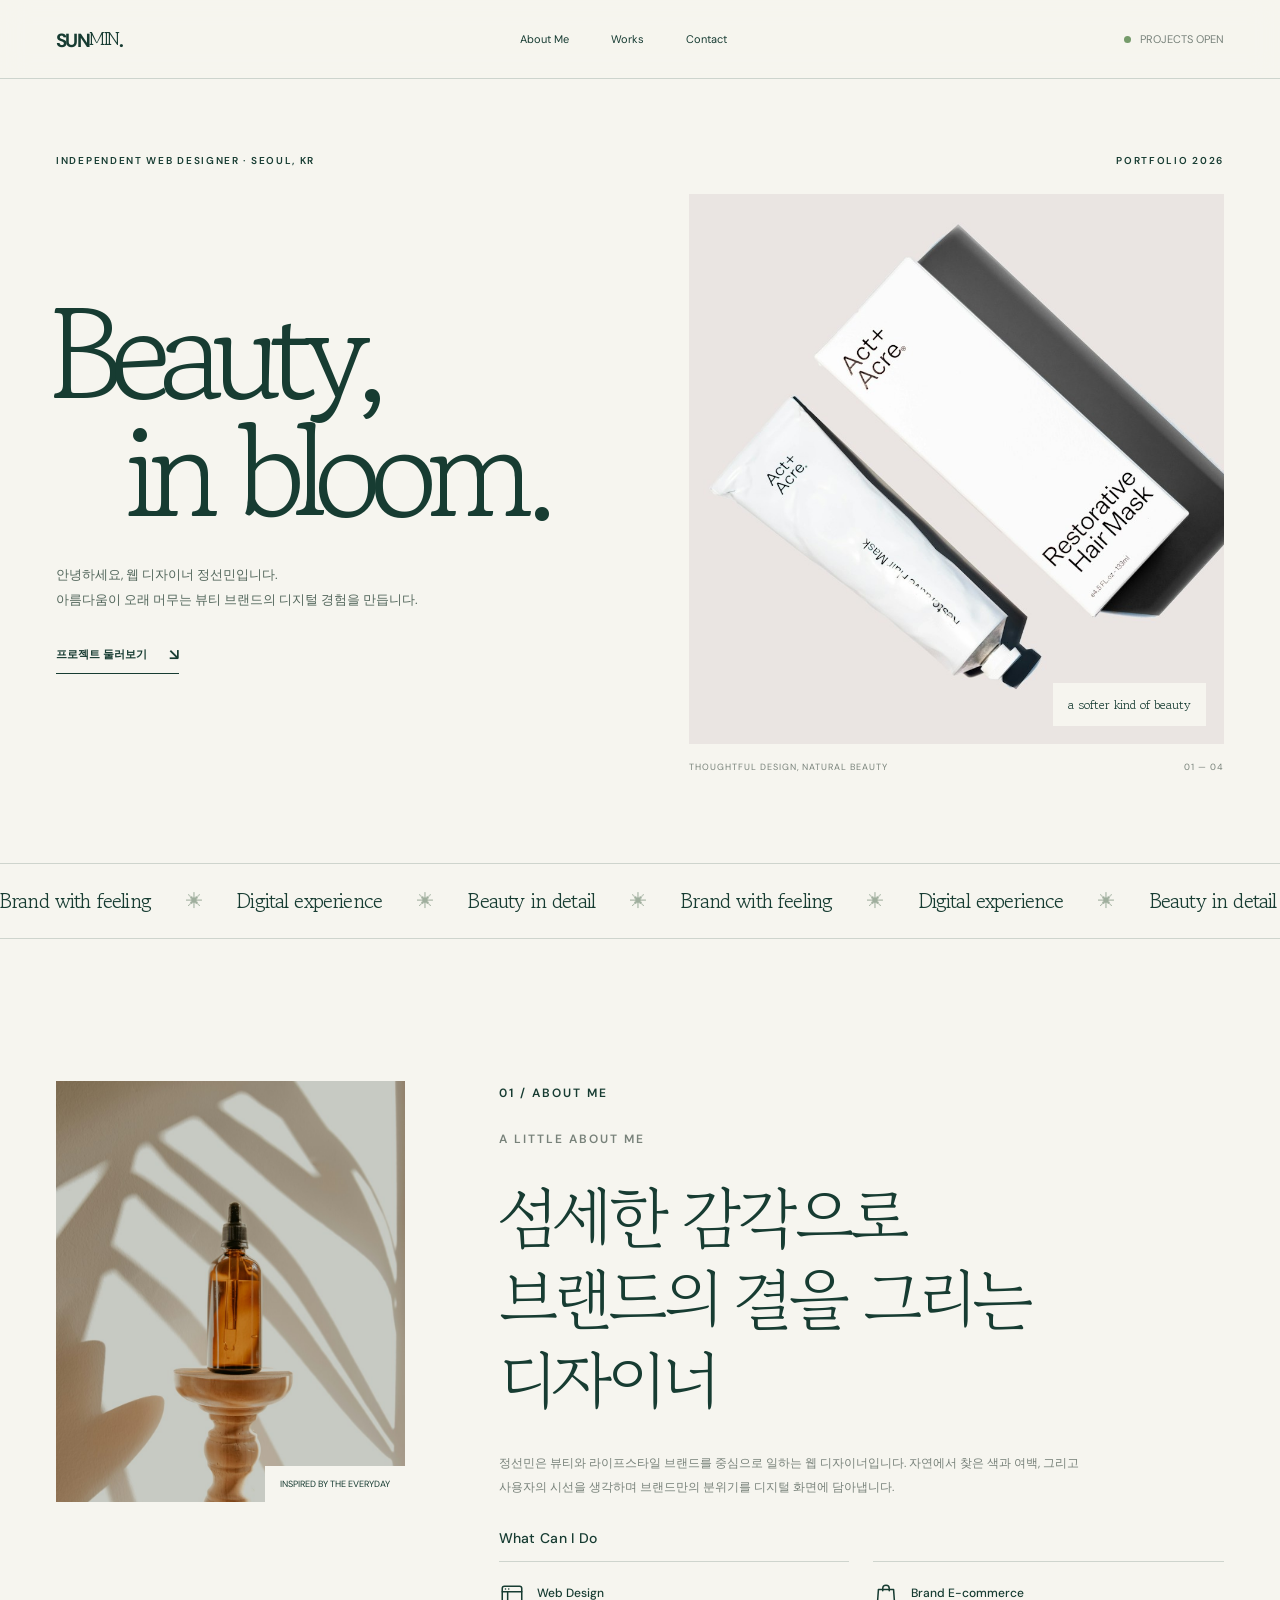
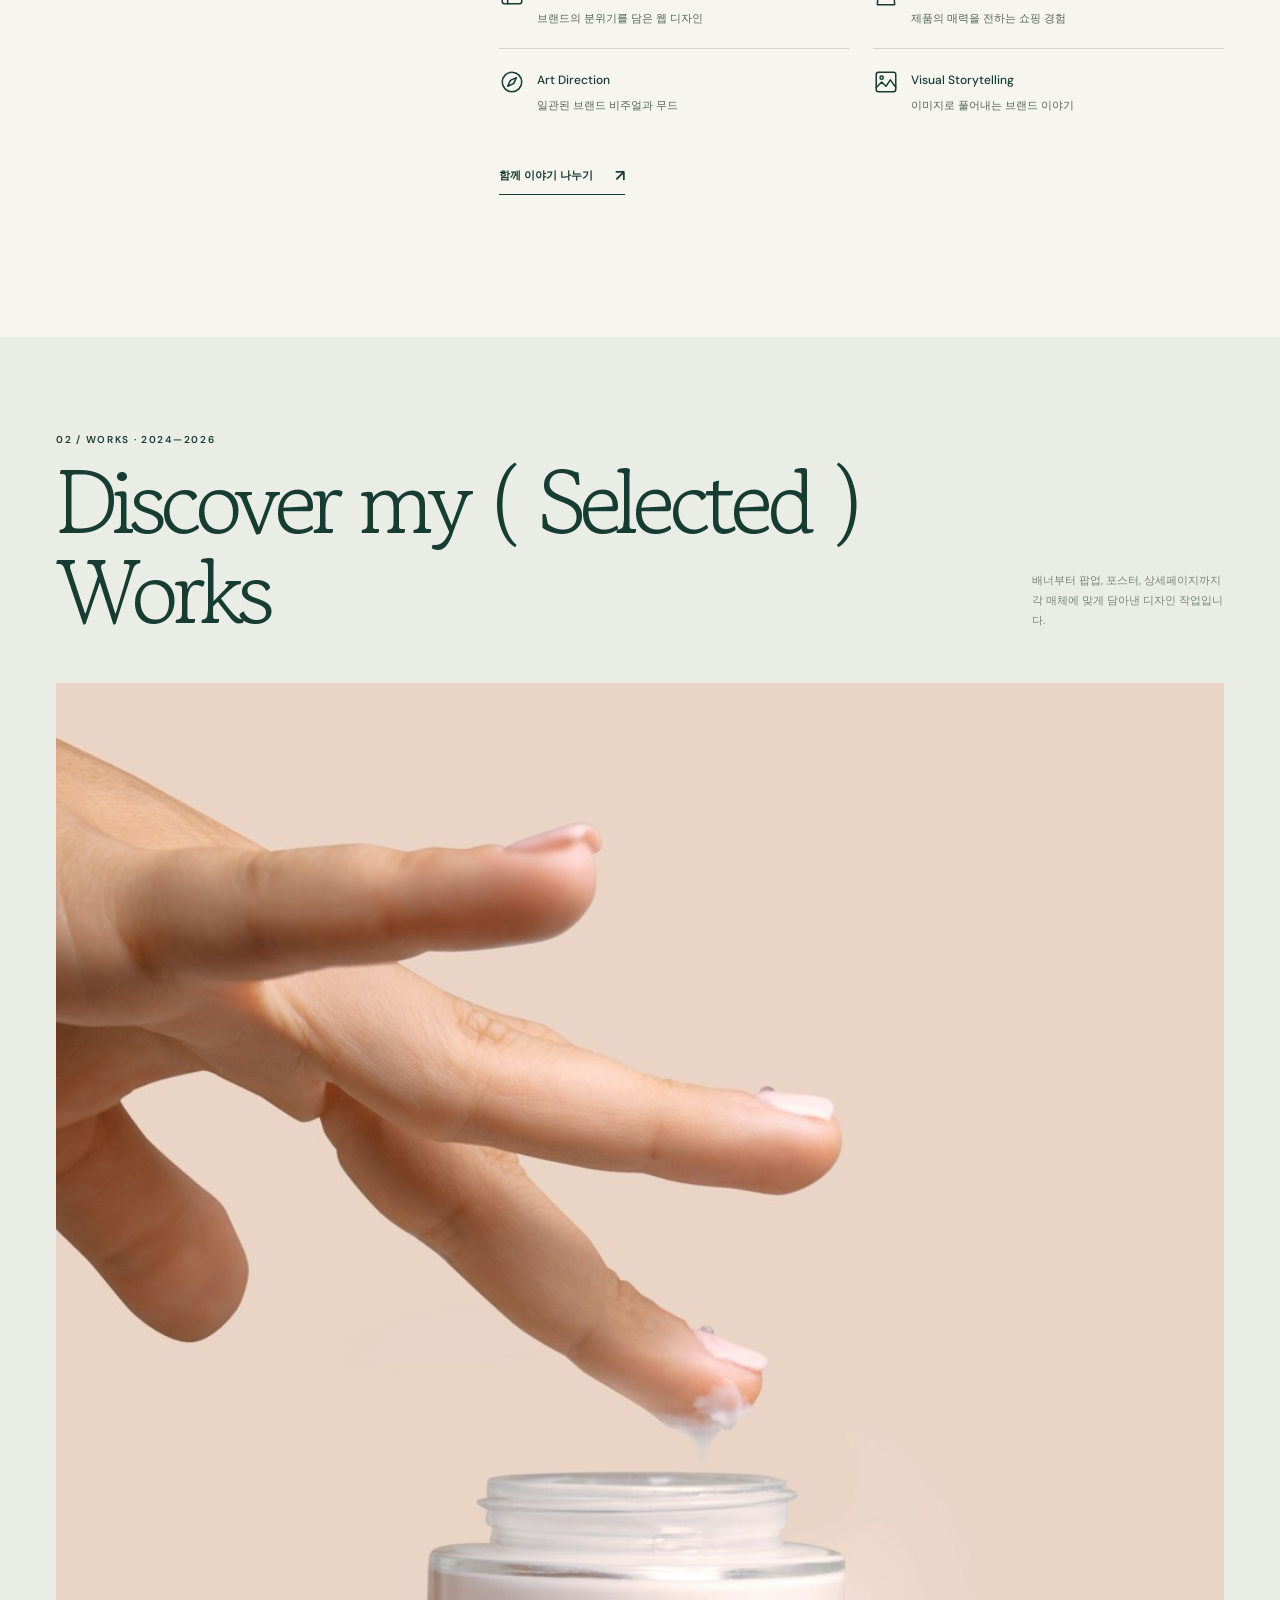
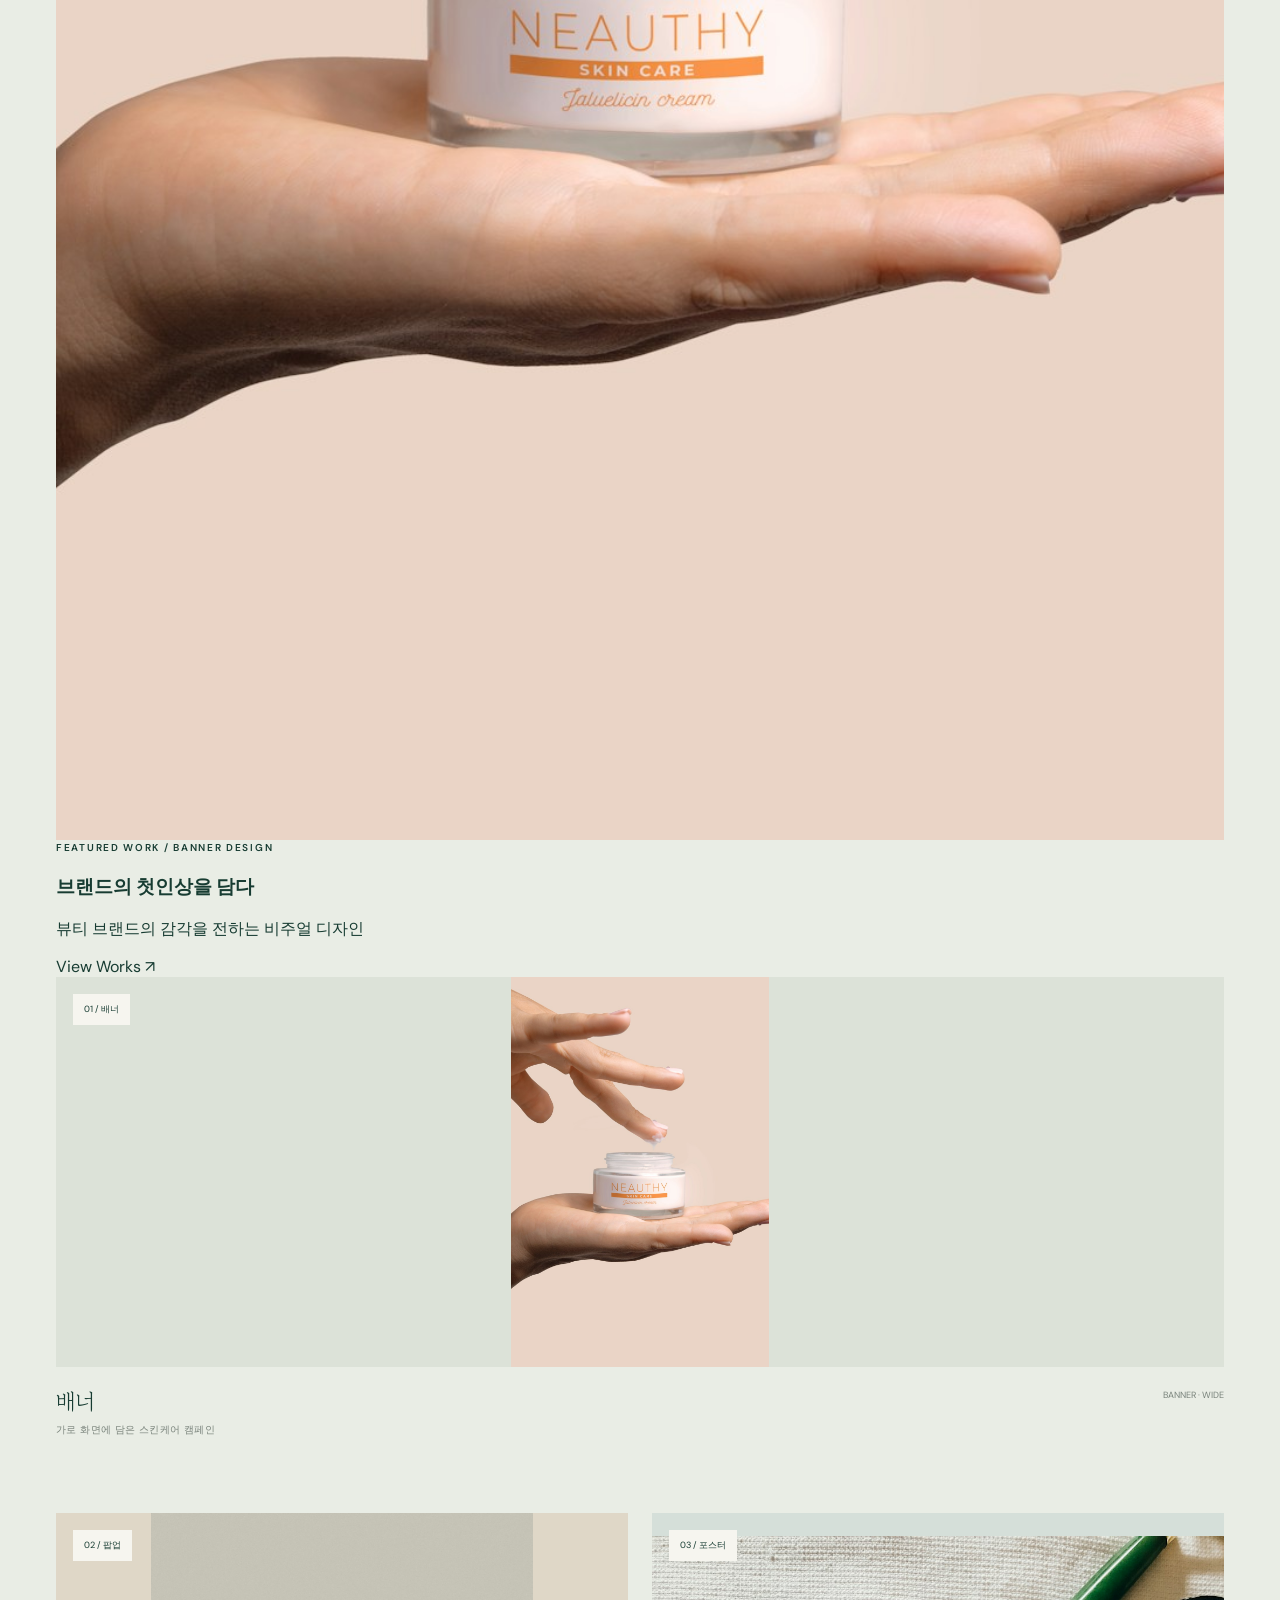
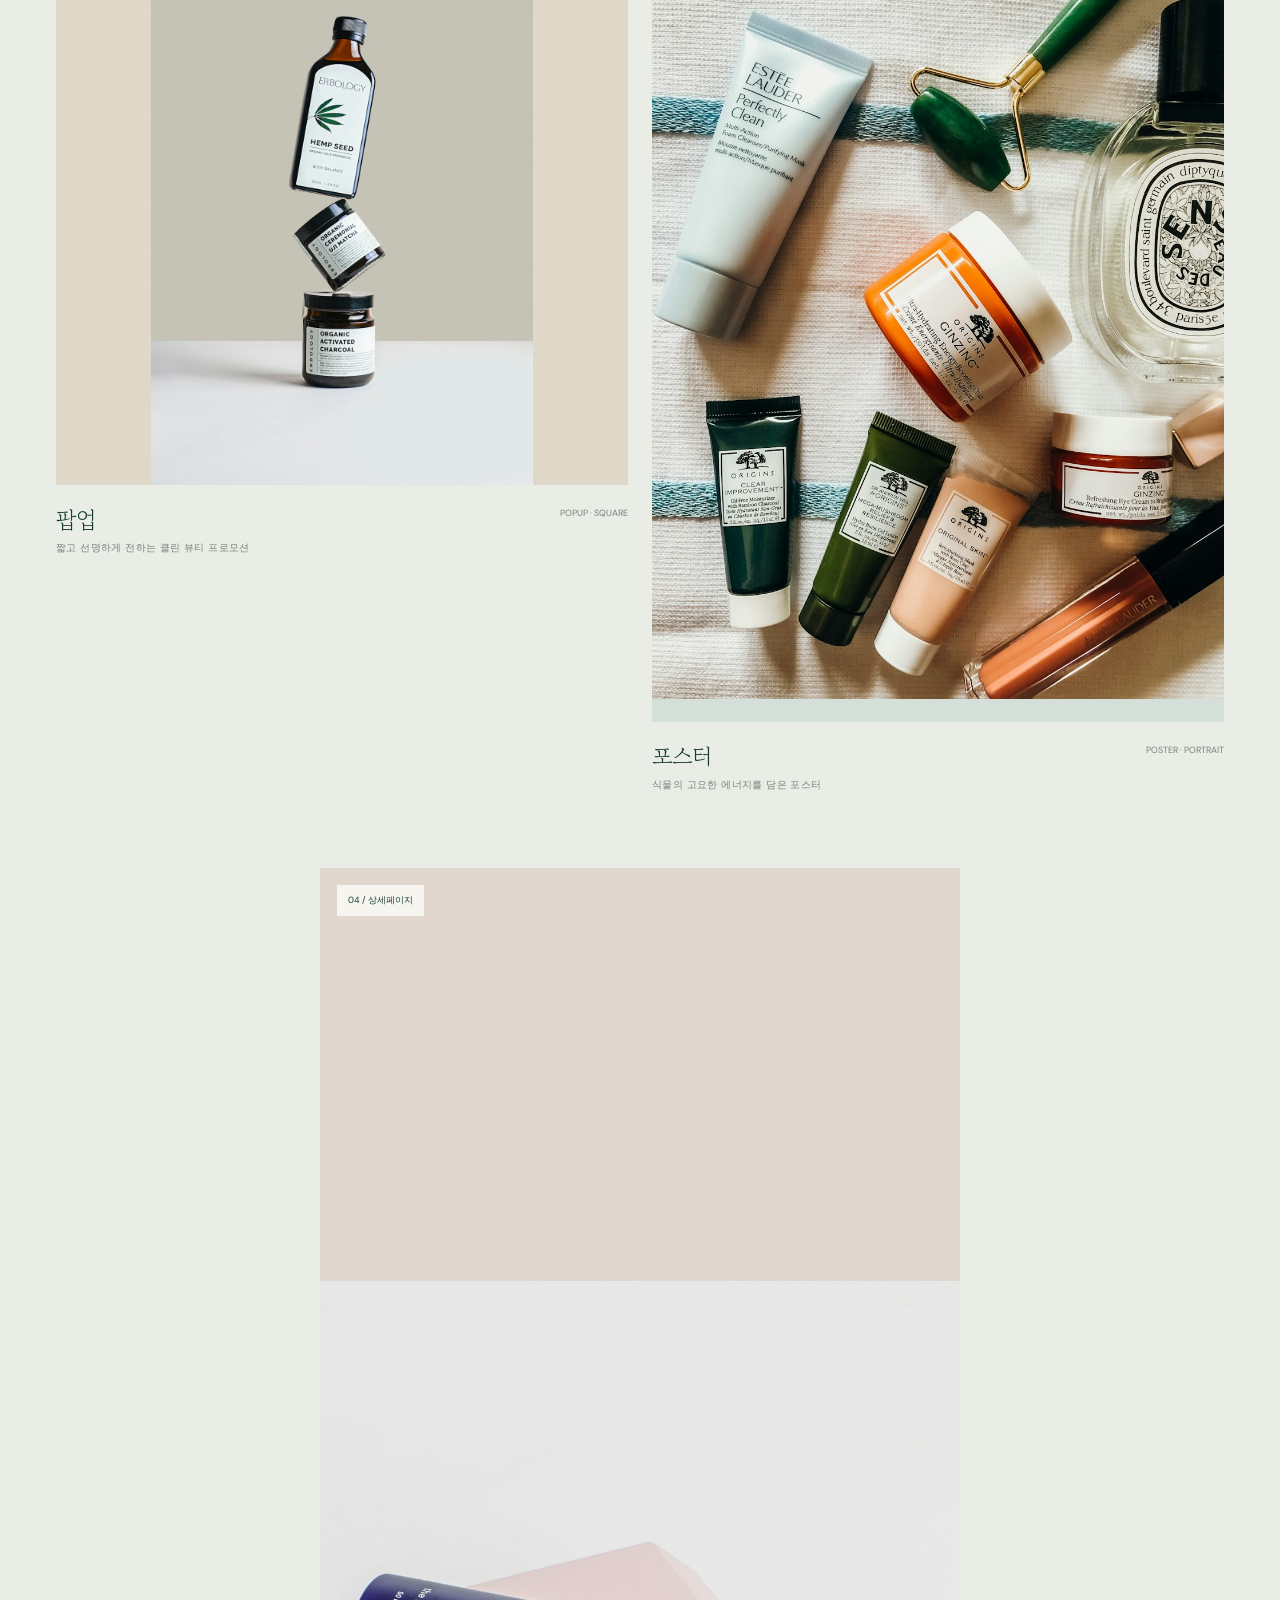
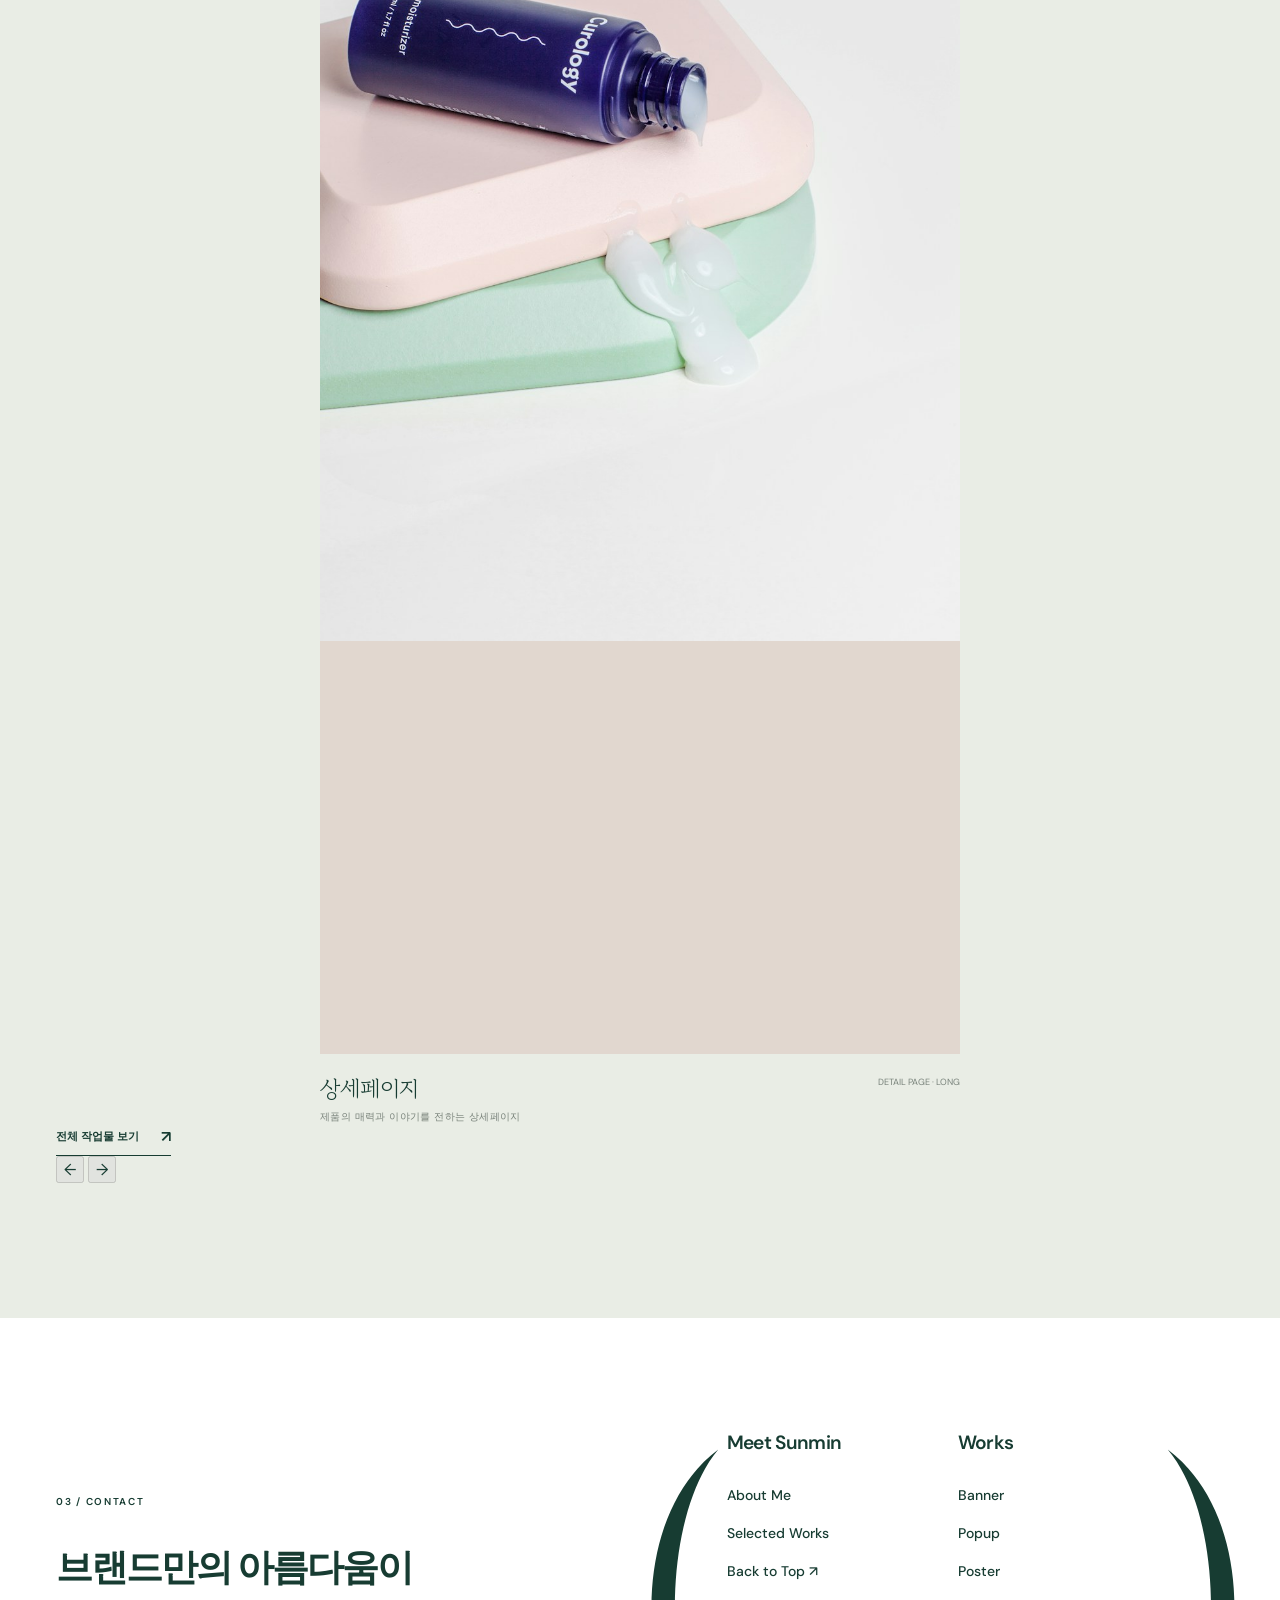
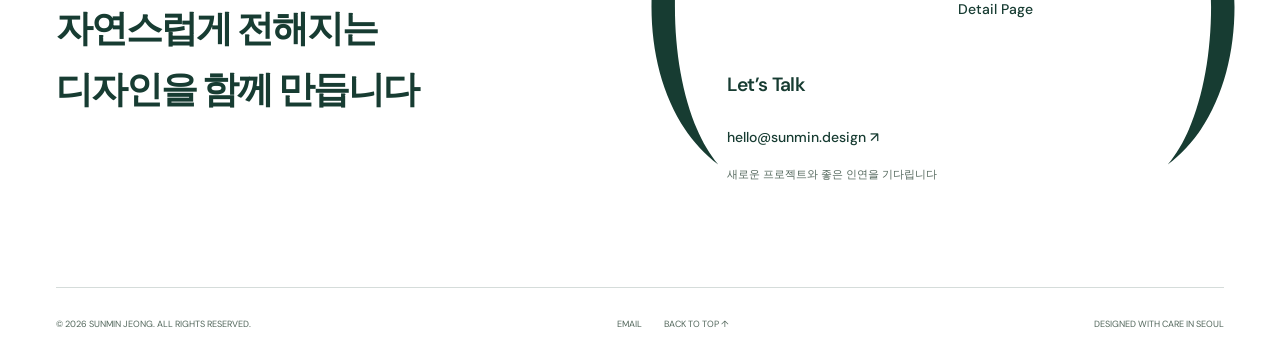
==== commit fc257eb4: "워크 페이지 생성, 파비콘 생성" ====
--- a/index.html
+++ b/index.html
@@ -6,6 +6,26 @@
     <meta name="theme-color" content="#f6f5ef">
     <meta name="description" content="뷰티의 좋은 감각을 디자인하는 웹 디자이너 정선민의 포트폴리오">
     <title>정선민 — Beauty Web Designer</title>
+    <link rel="icon" href="assets/favicon.svg" type="image/svg+xml">
+    <link rel="icon" href="assets/favicon.ico" sizes="32x32">
+    <link rel="apple-touch-icon" href="assets/apple-touch-icon.png">
+    <link rel="canonical" href="https://dnzv2ffwwp-cmyk.github.io/beauty-sunmin/">
+    <meta property="og:type" content="website">
+    <meta property="og:locale" content="ko_KR">
+    <meta property="og:site_name" content="SUNMIN — Beauty Web Designer">
+    <meta property="og:title" content="정선민 — Beauty Web Designer">
+    <meta property="og:description" content="아름다움이 오래 머무는 뷰티 브랜드의 디지털 경험을 만드는 웹 디자이너 정선민의 포트폴리오">
+    <meta property="og:url" content="https://dnzv2ffwwp-cmyk.github.io/beauty-sunmin/">
+    <meta property="og:image" content="https://dnzv2ffwwp-cmyk.github.io/beauty-sunmin/assets/images/og-main.png">
+    <meta property="og:image:width" content="1440">
+    <meta property="og:image:height" content="900">
+    <meta property="og:image:type" content="image/png">
+    <meta property="og:image:alt" content="Beauty, in bloom. — 정선민 포트폴리오 메인 화면">
+    <meta name="twitter:card" content="summary_large_image">
+    <meta name="twitter:title" content="정선민 — Beauty Web Designer">
+    <meta name="twitter:description" content="뷰티 브랜드의 디지털 경험을 만드는 웹 디자이너 정선민의 포트폴리오">
+    <meta name="twitter:image" content="https://dnzv2ffwwp-cmyk.github.io/beauty-sunmin/assets/images/og-main.png">
+    <meta name="twitter:image:alt" content="Beauty, in bloom. — 정선민 포트폴리오 메인 화면">
     <link rel="preconnect" href="https://fonts.googleapis.com">
     <link rel="preconnect" href="https://fonts.gstatic.com" crossorigin>
     <link rel="stylesheet" href="fonts/fonts.css">
@@ -16,8 +36,8 @@
         <div class="shell header-inner">
             <a class="wordmark" href="#top" aria-label="정선민 포트폴리오 홈">SUN<span>MIN</span>.</a>
             <nav class="main-nav" id="main-nav" aria-label="주요 메뉴">
-                <a href="#work">Selected work</a>
-                <a href="#about">About</a>
+                <a href="#about">About Me</a>
+                <a href="#work">Works</a>
                 <a href="#contact">Contact</a>
             </nav>
             <p class="availability">PROJECTS OPEN</p>
@@ -56,100 +76,155 @@
             </div>
         </div>
 
-        <section class="intro shell reveal">
-            <div class="intro-grid">
-                <div class="intro-label">
-                    <p class="eyebrow">A little introduction</p>
-                    <p class="eyebrow intro-subtitle">01 / The point of view</p>
-                </div>
-                <div class="intro-copy">
-                    <h2>좋은 뷰티 디자인은<br><em>더하는 것보다</em> 덜어내는 데서<br>시작된다고 믿어요.</h2>
-                    <p>브랜드가 가진 본질과 제품의 이야기를 섬세하게 관찰하고, 꼭 필요한 아름다움만 남깁니다. 오래 보고 싶은 화면을 만드는 것이 저의 디자인입니다.</p>
-                </div>
-            </div>
+        <section id="about" aria-labelledby="about-title">
+        <div class="about shell">
+            <div class="about-grid">
+                <div class="about-photo reveal">
+                    <img src="assets/images/about-botanicals.jpg" alt="자연에서 영감을 얻은 뷰티 제품과 식물" loading="lazy">
+                    <span class="about-photo-note">INSPIRED BY THE EVERYDAY</span>
+                </div>
+                <div class="about-copy reveal">
+                    <p class="eyebrow about-section-label">01 / About me</p>
+                    <p class="eyebrow">A little about me</p>
+                    <h2 id="about-title">섬세한 감각으로<br>브랜드의 결을 그리는 디자이너</h2>
+                    <p>정선민은 뷰티와 라이프스타일 브랜드를 중심으로 일하는 웹 디자이너입니다. 자연에서 찾은 색과 여백, 그리고 사용자의 시선을 생각하며 브랜드만의 분위기를 디지털 화면에 담아냅니다.</p>
+                    <h3 class="skills-title">What Can I Do</h3>
+                    <ul class="services" aria-label="주요 작업 분야">
+                        <li class="service-item">
+                            <svg class="service-icon" viewBox="0 0 24 24" fill="none" stroke="currentColor" stroke-width="1.4" stroke-linecap="round" stroke-linejoin="round" aria-hidden="true"><rect x="3" y="4" width="18" height="16" rx="2"/><path d="M3 9h18M8 9v11M6 6.5h.01M9 6.5h.01"/></svg>
+                            <div><h4>Web Design</h4><p>브랜드의 분위기를 담은 웹 디자인</p></div>
+                        </li>
+                        <li class="service-item">
+                            <svg class="service-icon" viewBox="0 0 24 24" fill="none" stroke="currentColor" stroke-width="1.4" stroke-linecap="round" stroke-linejoin="round" aria-hidden="true"><path d="M5 7h14l1 14H4L5 7Z"/><path d="M9 8V6a3 3 0 0 1 6 0v2"/></svg>
+                            <div><h4>Brand E-commerce</h4><p>제품의 매력을 전하는 쇼핑 경험</p></div>
+                        </li>
+                        <li class="service-item">
+                            <svg class="service-icon" viewBox="0 0 24 24" fill="none" stroke="currentColor" stroke-width="1.4" stroke-linecap="round" stroke-linejoin="round" aria-hidden="true"><circle cx="12" cy="12" r="9"/><path d="m16 8-2.5 5.5L8 16l2.5-5.5L16 8Z"/></svg>
+                            <div><h4>Art Direction</h4><p>일관된 브랜드 비주얼과 무드</p></div>
+                        </li>
+                        <li class="service-item">
+                            <svg class="service-icon" viewBox="0 0 24 24" fill="none" stroke="currentColor" stroke-width="1.4" stroke-linecap="round" stroke-linejoin="round" aria-hidden="true"><rect x="3" y="3" width="18" height="18" rx="2"/><circle cx="8" cy="8" r="1.5"/><path d="m3 17 5-5 4 4 4-6 5 7"/></svg>
+                            <div><h4>Visual Storytelling</h4><p>이미지로 풀어내는 브랜드 이야기</p></div>
+                        </li>
+                    </ul>
+                    <a class="text-link about-link" href="#contact">함께 이야기 나누기 <span aria-hidden="true">↗</span></a>
+                </div>
+            </div>
+        </div>
+
         </section>
 
         <section class="work" id="work" aria-labelledby="work-title">
             <div class="shell">
                 <div class="section-heading reveal">
                     <div>
-                        <p class="eyebrow">Selected projects · 2024—2026</p>
-                        <h2 id="work-title">Made with care.</h2>
-                    </div>
-                    <p>뷰티 브랜드의 이야기를 담은<br>웹 디자인 프로젝트를 소개합니다.</p>
-                </div>
-                <div class="project-grid">
-                    <article class="project-card reveal">
-                        <a class="project-image" href="#contact" aria-label="Morrow Skin 프로젝트 문의하기">
+                        <p class="eyebrow">02 / Works · 2024—2026</p>
+                        <h2 id="work-title">Discover my <span>( Selected )</span> Works</h2>
+                    </div>
+                    <p>배너부터 팝업, 포스터, 상세페이지까지<br>각 매체에 맞게 담아낸 디자인 작업입니다.</p>
+                </div>
+                <a class="work-feature reveal" href="works.html#banner" aria-label="대표 배너 작업물 보기">
+                    <img src="assets/images/morrow-skin.jpg" alt="따뜻한 햇살 아래 스킨케어 제품을 담은 대표 배너" loading="lazy">
+                    <div class="work-feature-copy">
+                        <p class="eyebrow">Featured work / Banner design</p>
+                        <h3>브랜드의 첫인상을 담다</h3>
+                        <p>뷰티 브랜드의 감각을 전하는 비주얼 디자인</p>
+                        <span class="work-feature-button">View Works <span aria-hidden="true">↗</span></span>
+                    </div>
+                </a>
+                <div class="work-carousel">
+                <div class="project-grid" id="work-cards" role="region" aria-label="작업 분야별 목록" tabindex="0">
+
+                    <article class="project-card project-card--banner reveal">
+                        <a class="project-link" href="works.html#banner" aria-label="배너 작업물 모아보기">
+                        <div class="project-image">
                             <img src="assets/images/morrow-skin.jpg" alt="따뜻한 빛 아래 놓인 스킨케어 제품" loading="lazy">
-                            <span class="project-number">01 / CONCEPT</span>
-                        </a>
-                        <div class="project-info">
-                            <div><h3>Morrow Skin</h3><p>내일의 피부를 위한 스킨케어</p></div>
-                            <span class="project-type">BRAND WEBSITE · 2026</span>
-                        </div>
-                    </article>
-                    <article class="project-card reveal">
-                        <a class="project-image" href="#contact" aria-label="Dew Theory 프로젝트 문의하기">
+                            <span class="project-number">01 / 배너</span>
+                        </div>
+                        <div class="project-info">
+                            <div><h3>배너</h3><p>가로 화면에 담은 스킨케어 캠페인</p></div>
+                            <span class="project-type">BANNER · WIDE</span>
+                        </div>
+                        </a>
+                    </article>
+                    <article class="project-card project-card--popup reveal">
+                        <a class="project-link" href="works.html#popup" aria-label="팝업 작업물 모아보기">
+                        <div class="project-image">
                             <img src="assets/images/dew-theory.jpg" alt="미니멀한 뷰티 제품과 자연 소재" loading="lazy">
-                            <span class="project-number">02 / CONCEPT</span>
-                        </a>
-                        <div class="project-info">
-                            <div><h3>Dew Theory</h3><p>피부 본연의 빛을 깨우는 클린 뷰티</p></div>
-                            <span class="project-type">E-COMMERCE · 2025</span>
-                        </div>
-                    </article>
-                    <article class="project-card reveal">
-                        <a class="project-image" href="#contact" aria-label="Still Botanics 프로젝트 문의하기">
+                            <span class="project-number">02 / 팝업</span>
+                        </div>
+                        <div class="project-info">
+                            <div><h3>팝업</h3><p>짧고 선명하게 전하는 클린 뷰티 프로모션</p></div>
+                            <span class="project-type">POPUP · SQUARE</span>
+                        </div>
+                        </a>
+                    </article>
+                    <article class="project-card project-card--poster reveal">
+                        <a class="project-link" href="works.html#poster" aria-label="포스터 작업물 모아보기">
+                        <div class="project-image">
                             <img src="assets/images/still-botanics.jpg" alt="식물성 성분을 담은 뷰티 제품" loading="lazy">
-                            <span class="project-number">03 / CONCEPT</span>
-                        </a>
-                        <div class="project-info">
-                            <div><h3>Still Botanics</h3><p>식물의 고요한 에너지를 담아</p></div>
-                            <span class="project-type">CAMPAIGN PAGE · 2025</span>
-                        </div>
-                    </article>
-                    <article class="project-card reveal">
-                        <a class="project-image" href="#contact" aria-label="Sunday Ritual 프로젝트 문의하기">
+                            <span class="project-number">03 / 포스터</span>
+                        </div>
+                        <div class="project-info">
+                            <div><h3>포스터</h3><p>식물의 고요한 에너지를 담은 포스터</p></div>
+                            <span class="project-type">POSTER · PORTRAIT</span>
+                        </div>
+                        </a>
+                    </article>
+                    <article class="project-card project-card--detail reveal">
+                        <a class="project-link" href="works.html#detail" aria-label="상세페이지 작업물 모아보기">
+                        <div class="project-image">
                             <img src="assets/images/sunday-ritual.jpg" alt="부드러운 색감의 데일리 뷰티 제품" loading="lazy">
-                            <span class="project-number">04 / CONCEPT</span>
-                        </a>
-                        <div class="project-info">
-                            <div><h3>Sunday Ritual</h3><p>나를 돌보는 작은 일요일의 습관</p></div>
-                            <span class="project-type">PRODUCT STORY · 2024</span>
-                        </div>
-                    </article>
-                </div>
-            </div>
-        </section>
-
-        <section class="about shell" id="about" aria-labelledby="about-title">
-            <div class="about-grid">
-                <div class="about-photo reveal">
-                    <img src="assets/images/about-botanicals.jpg" alt="자연에서 영감을 얻은 뷰티 제품과 식물" loading="lazy">
-                    <span class="about-photo-note">INSPIRED BY THE EVERYDAY</span>
-                </div>
-                <div class="about-copy reveal">
-                    <p class="eyebrow">02 / About me</p>
-                    <h2 id="about-title">섬세한 감각으로<br>브랜드의 결을<br>그리는 디자이너.</h2>
-                    <p>정선민은 뷰티와 라이프스타일 브랜드를 중심으로 일하는 웹 디자이너입니다. 자연에서 찾은 색과 여백, 그리고 사용자의 시선을 생각하며 브랜드만의 분위기를 디지털 화면에 담아냅니다.</p>
-                    <div class="services" aria-label="주요 작업 분야">
-                        <span>Web Design</span><span>Brand E-commerce</span><span>Art Direction</span><span>Visual Storytelling</span>
-                    </div>
-                    <a class="text-link about-link" href="#contact">함께 이야기 나누기 <span aria-hidden="true">↗</span></a>
+                            <span class="project-number">04 / 상세페이지</span>
+                        </div>
+                        <div class="project-info">
+                            <div><h3>상세페이지</h3><p>제품의 매력과 이야기를 전하는 상세페이지</p></div>
+                            <span class="project-type">DETAIL PAGE · LONG</span>
+                        </div>
+                        </a>
+                    </article>
+                </div>
+                <div class="work-carousel-controls" aria-label="작업물 목록 이동">
+                    <a class="text-link" href="works.html">전체 작업물 보기 <span aria-hidden="true">↗</span></a>
+                    <div>
+                        <button type="button" data-work-scroll="-1" aria-controls="work-cards" aria-label="이전 작업물">←</button>
+                        <button type="button" data-work-scroll="1" aria-controls="work-cards" aria-label="다음 작업물">→</button>
+                    </div>
+                </div>
                 </div>
             </div>
         </section>
 
         <section class="contact" id="contact" aria-labelledby="contact-title">
             <div class="shell contact-inner">
-                <div>
-                    <p class="eyebrow">Have a good feeling?</p>
-                    <h2 id="contact-title">Let’s make<br>something lovely.</h2>
-                    <p class="contact-copy">새로운 뷰티 프로젝트와 좋은 인연을 기다리고 있어요.<br>작은 아이디어부터 편하게 들려주세요.</p>
-                    <a class="contact-link" href="mailto:hello@sunmin.design">hello@sunmin.design <span aria-hidden="true">↗</span></a>
-                </div>
-                <div class="contact-stamp" aria-hidden="true">made with<br>care &amp; curiosity</div>
+                <div class="contact-statement">
+                    <p class="eyebrow">03 / Contact</p>
+                    <h2 id="contact-title">브랜드만의 아름다움이<br>자연스럽게 전해지는<br>디자인을 함께 만듭니다</h2>
+                </div>
+                <div class="contact-directory">
+                    <svg class="contact-bracket contact-bracket--left" viewBox="0 0 60 400" preserveAspectRatio="none" aria-hidden="true"><path d="M59 2C-18 88-18 312 59 398C-2 355-30 278-30 200S-2 45 59 2Z" fill="currentColor"/></svg>
+                    <nav class="contact-menu" aria-label="포트폴리오 하단 메뉴">
+                        <div class="contact-menu-group">
+                            <h3>Meet Sunmin</h3>
+                            <a href="#about">About Me</a>
+                            <a href="#work">Selected Works</a>
+                            <a href="#top">Back to Top ↗</a>
+                        </div>
+                        <div class="contact-menu-group">
+                            <h3>Works</h3>
+                            <a href="works.html#banner">Banner</a>
+                            <a href="works.html#popup">Popup</a>
+                            <a href="works.html#poster">Poster</a>
+                            <a href="works.html#detail">Detail Page</a>
+                        </div>
+                        <div class="contact-menu-group contact-menu-group--email">
+                            <h3>Let’s Talk</h3>
+                            <a href="mailto:hello@sunmin.design">hello@sunmin.design ↗</a>
+                            <p>새로운 프로젝트와 좋은 인연을 기다립니다</p>
+                        </div>
+                    </nav>
+                    <svg class="contact-bracket contact-bracket--right" viewBox="0 0 60 400" preserveAspectRatio="none" aria-hidden="true"><path d="M59 2C-18 88-18 312 59 398C-2 355-30 278-30 200S-2 45 59 2Z" fill="currentColor"/></svg>
+                </div>
             </div>
         </section>
     </main>
--- a/css/style.css
+++ b/css/style.css
@@ -166,30 +166,6 @@
         .ticker-track .dot { color: #9fae9d; font-family: var(--sans); font-size: 17px; }
         @keyframes drift { to { transform: translateX(-50%); } }
 
-        .intro { padding: 145px 0 150px; }
-        .intro-grid { display: grid; grid-template-columns: 1fr 2fr; gap: 9%; }
-        .intro-label { padding-top: 14px; }
-        .intro-subtitle { margin-top: 12px; color: var(--muted); }
-        .intro-copy { max-width: 900px; }
-        .intro-copy h2 {
-            margin: 0;
-            font-family: var(--serif);
-            font-size: clamp(38px, 5.4vw, 76px);
-            font-weight: 400;
-            letter-spacing: -.065em;
-            line-height: 1.3;
-            word-break: keep-all;
-        }
-        .intro-copy h2 em { color: #879688; font-style: normal; }
-        .intro-copy p {
-            max-width: 470px;
-            margin: 27px 0 0;
-            color: var(--muted);
-            font-size: 12px;
-            line-height: 1.9;
-            word-break: keep-all;
-        }
-
         .work { padding: 95px 0 135px; background: #e9ede5; }
         .section-heading {
             display: flex;
@@ -207,18 +183,24 @@
         }
         .section-heading > p { max-width: 230px; margin: 0 0 6px; color: var(--muted); font-size: 11px; line-height: 1.8; }
         .project-grid { display: grid; grid-template-columns: 1fr 1fr; gap: 76px 24px; }
-        .project-card:nth-child(even) { margin-top: 105px; }
+        .project-card { min-width: 0; }
+        .project-card--banner, .project-card--detail { grid-column: 1 / -1; }
+        .project-card--detail { width: min(100%, 640px); justify-self: center; }
         .project-image {
             position: relative;
             display: block;
             overflow: hidden;
             background: #dce2d8;
-            aspect-ratio: 1.18 / 1;
-        }
+            aspect-ratio: var(--project-ratio, 1);
+        }
+        .project-card--banner { --project-ratio: 3 / 1; }
+        .project-card--popup { --project-ratio: 1 / 1; }
+        .project-card--poster { --project-ratio: 210 / 297; }
+        .project-card--detail { --project-ratio: 860 / 2400; }
         .project-card:nth-child(2) .project-image { background: #dfd7c7; }
         .project-card:nth-child(3) .project-image { background: #d5dfd9; }
         .project-card:nth-child(4) .project-image { background: #e1d7cf; }
-        .project-image img { height: 100%; object-fit: cover; transition: transform .7s cubic-bezier(.2,.7,.2,1); }
+        .project-image img { height: 100%; object-fit: contain; transition: transform .7s cubic-bezier(.2,.7,.2,1); }
         .project-card:hover .project-image img { transform: scale(1.035); }
         .project-number {
             position: absolute;
@@ -240,7 +222,7 @@
         .project-type { padding-top: 5px; color: var(--muted); font-size: 9px; text-align: right; }
 
         .about { padding: 142px 0; }
-        .about-grid { display: grid; grid-template-columns: .9fr 1.1fr; gap: 12%; align-items: start; }
+        .about-grid { display: grid; grid-template-columns: minmax(0, .65fr) minmax(0, 1.35fr); gap: 8%; align-items: start; }
         .about-photo {
             position: relative;
             width: 100%;
@@ -250,9 +232,10 @@
         }
         .about-photo img { height: 100%; object-fit: cover; }
         .about-photo-note { position: absolute; right: 0; bottom: 0; padding: 12px 15px; background: var(--paper); font-size: 9px; }
-        .about-copy { padding-top: 17px; }
+        .about-copy { min-width: 0; }
+        .about-copy > .about-section-label { margin: 0 0 22px; color: var(--ink); }
         .about-copy h2 {
-            max-width: 570px;
+            max-width: 760px;
             margin: 24px 0 30px;
             font-family: var(--serif);
             font-size: clamp(39px, 5.2vw, 68px);
@@ -261,59 +244,43 @@
             line-height: 1.23;
             word-break: keep-all;
         }
-        .about-copy > p { max-width: 430px; color: var(--muted); font-size: 12px; line-height: 2; word-break: keep-all; }
-        .services { display: flex; flex-wrap: wrap; gap: 8px; margin-top: 30px; }
-        .services span { padding: 10px 13px; border: 1px solid var(--line); border-radius: 30px; font-size: 9px; }
+        .about-copy > p { max-width: 620px; color: var(--muted); font-size: 12px; line-height: 2; word-break: keep-all; }
+        .skills-title { margin: 30px 0 14px; font-size: 14px; font-weight: 500; letter-spacing: .02em; }
+        .services { display: grid; grid-template-columns: repeat(2, minmax(0, 1fr)); gap: 0 24px; margin: 0; padding: 0; list-style: none; }
+        .service-item { display: flex; align-items: start; gap: 12px; padding: 20px 0; border-top: 1px solid var(--line); }
+        .service-icon { width: 26px; height: 26px; flex: 0 0 auto; }
+        .service-item h4 { margin: 2px 0 7px; font-size: 12px; font-weight: 500; line-height: 1.5; }
+        .service-item p { margin: 0; color: #53675c; font-size: 11px; line-height: 1.8; word-break: keep-all; }
         .about-link { margin-top: 29px; }
 
-        .contact { padding: 112px 0 100px; color: #f6f5ef; background: var(--ink); }
-        .contact-inner { display: flex; justify-content: space-between; align-items: end; gap: 30px; }
-        .contact h2 {
-            margin: 18px 0 24px;
-            font-family: var(--serif);
-            font-size: clamp(53px, 9.5vw, 125px);
-            font-weight: 400;
-            letter-spacing: -.08em;
-            line-height: .98;
-        }
-        .contact .eyebrow { color: #b6c3b9; }
-        .contact-copy { max-width: 360px; margin: 0; color: #b6c3b9; font-size: 12px; line-height: 1.9; }
-        .contact-link {
-            display: inline-flex;
-            align-items: center;
-            gap: 25px;
-            margin-top: 29px;
-            padding-bottom: 10px;
-            border-bottom: 1px solid rgba(246,245,239,.65);
-            font-size: 12px;
-        }
-        .contact-link span { font-size: 18px; }
-        .contact-stamp {
-            display: grid;
-            width: 130px;
-            height: 130px;
-            flex: 0 0 auto;
-            place-items: center;
-            border: 1px solid rgba(246,245,239,.42);
-            border-radius: 50%;
-            font-family: var(--serif);
-            font-size: 13px;
-            line-height: 1.6;
-            text-align: center;
-            transform: rotate(-12deg);
-        }
-        .site-footer { color: #f6f5ef; background: var(--ink); }
+        .contact { padding: 100px 0 90px; color: var(--ink); background: #fff; }
+        .contact-inner { display: grid; grid-template-columns: 1fr 1.05fr; align-items: center; gap: 6%; }
+        .contact-statement .eyebrow { margin-bottom: 28px; }
+        .contact h2 { margin: 0; font-family: var(--sans); font-size: clamp(27px, 2.9vw, 43px); font-weight: 600; letter-spacing: -.055em; line-height: 1.65; word-break: keep-all; }
+        .contact-directory { position: relative; padding: 12px 65px; }
+        .contact-menu { display: grid; grid-template-columns: 1fr 1fr; gap: 52px 30px; }
+        .contact-menu-group { display: flex; flex-direction: column; align-items: start; gap: 17px; min-width: 0; }
+        .contact-menu-group h3 { margin: 0 0 13px; font-size: clamp(16px, 1.5vw, 22px); font-weight: 600; letter-spacing: -.035em; }
+        .contact-menu-group a { font-size: 14px; font-weight: 500; line-height: 1.5; }
+        .contact-menu-group a:hover { text-decoration: underline; text-underline-offset: 5px; }
+        .contact-menu-group--email { grid-column: 1 / -1; }
+        .contact-menu-group--email a { overflow-wrap: anywhere; }
+        .contact-menu-group p { margin: 0; font-size: 11px; line-height: 1.8; color: #53675c; word-break: keep-all; }
+        .contact-bracket { position: absolute; top: 8%; height: 84%; width: 45px; overflow: visible; pointer-events: none; }
+        .contact-bracket--left { left: 12px; }
+        .contact-bracket--right { right: 12px; transform: scaleX(-1); }
+        .site-footer { color: var(--ink); background: #fff; }
         .footer-inner {
             display: flex;
             min-height: 73px;
             justify-content: space-between;
             align-items: center;
-            border-top: 1px solid rgba(246,245,239,.24);
-            color: #b6c3b9;
+            border-top: 1px solid var(--line);
+            color: #53675c;
             font-size: 9px;
         }
         .footer-links { display: flex; gap: 22px; }
-        .footer-links a:hover { color: #fff; }
+        .footer-links a:hover { color: var(--ink); }
         .reveal { opacity: 0; transform: translateY(22px); transition: opacity .7s ease, transform .7s ease; }
         .reveal.is-visible { opacity: 1; transform: translateY(0); }
 
@@ -348,42 +315,96 @@
             .hero-copy { padding: 5px 0 0; }
             .hero-subcopy { margin-top: 24px; }
             .hero-visual, .hero-visual img { min-height: 0; height: auto; aspect-ratio: .93 / 1; }
-            .intro { padding: 95px 0; }
-            .intro-grid { grid-template-columns: 1fr; gap: 25px; }
-            .intro-copy h2 { font-size: clamp(39px, 8vw, 59px); }
             .work { padding: 75px 0 90px; }
             .section-heading { align-items: start; flex-direction: column; gap: 15px; margin-bottom: 31px; }
             .section-heading > p { max-width: 330px; }
             .project-grid { gap: 48px 16px; }
-            .project-card:nth-child(even) { margin-top: 65px; }
             .project-info { flex-direction: column; gap: 8px; }
             .project-type { text-align: left; }
             .about { padding: 92px 0; }
             .about-grid { grid-template-columns: 1fr; gap: 42px; }
-            .about-photo { width: 80%; max-width: 420px; }
+            .about-photo { width: 65%; max-width: 320px; }
             .about-copy { padding-top: 0; }
             .contact { padding: 82px 0 70px; }
-            .contact-inner { align-items: start; }
-            .contact-stamp { width: 96px; height: 96px; font-size: 10px; }
-        }
-        @media (max-width: 520px) {
+            .contact-inner { grid-template-columns: 1fr; gap: 55px; }
+            @media (max-width: 520px) {
             .shell { width: calc(100% - 40px); }
             .hero-topline { margin-bottom: 18px; }
             .hero h1 { margin-left: -4px; font-size: clamp(71px, 18vw, 95px); }
             .hero h1 .indented { padding-left: 9%; }
             .hero-subcopy { max-width: 320px; font-size: 12px; }
             .hero-caption { font-size: 8px; }
-            .intro { padding: 78px 0; }
-            .intro-copy h2 { font-size: 37px; }
+            .services { grid-template-columns: 1fr; }
             .project-grid { grid-template-columns: 1fr; gap: 34px; }
-            .project-card:nth-child(even) { margin-top: 0; }
-            .project-image { aspect-ratio: 1.15 / 1; }
             .project-info { flex-direction: row; }
             .project-type { text-align: right; }
-            .about-photo { width: 90%; }
+            .about-photo { width: 65%; }
             .about-copy h2 { font-size: 42px; }
-            .contact-inner { flex-direction: column; }
-            .contact-stamp { align-self: end; margin-top: -6px; }
-            .footer-inner { min-height: 90px; flex-wrap: wrap; gap: 12px; padding: 18px 0; }
-            .footer-links { gap: 14px; }
-        }
+            .contact-directory { padding: 8px 36px; }
+            .contact-menu { gap: 40px 18px; }
+            .contact-bracket { width: 25px; }
+            .contact-bracket--left { left: 5px; }
+            .contact-bracket--right { right: 5px; }
+            .contact-menu-group a { font-size: 12px; }
+
+        .project-link { display: block; }
+        .project-link:focus-visible { outline: 2px solid var(--ink); outline-offset: 6px; }
+        .gallery { padding-top: 70px; padding-bottom: 100px; }
+        .gallery-heading .text-link { margin-bottom: 50px; }
+        .gallery-heading h1 { margin: 15px 0 20px; font-family: var(--serif); font-size: clamp(36px, 6vw, 76px); font-weight: 400; letter-spacing: -.06em; }
+        .gallery-heading > p:last-child, .gallery-section-heading > p:last-child { color: #53675c; font-size: 13px; line-height: 1.9; word-break: keep-all; }
+        .gallery-nav { display: flex; flex-wrap: wrap; gap: 12px; margin: 35px 0 60px; }
+        .gallery-nav a { padding: 12px 20px; border: 1px solid var(--line); border-radius: 30px; font-size: 12px; }
+        .gallery-nav a:hover, .gallery-nav a:focus-visible { color: var(--paper); background: var(--ink); }
+        .gallery-section { padding: 45px 0 65px; border-top: 1px solid var(--line); }
+        .gallery-section h2 { margin: 12px 0; font-family: var(--serif); font-size: 36px; font-weight: 400; }
+        .gallery-artwork { margin: 30px auto 0; }
+        .gallery-artwork img { height: auto; }
+        .gallery-section--popup .gallery-artwork, .gallery-section--poster .gallery-artwork { max-width: 640px; }
+        .gallery-section--detail .gallery-artwork { max-width: 860px; }
+        .gallery-artwork figcaption { margin-top: 16px; color: #53675c; font-size: 11px; line-height: 1.8; }
+        @media (max-width: 800px) {
+            .gallery { padding-top: 45px; padding-bottom: 65px; }
+            .gallery-section { padding-bottom: 45px; }
+        }
+
+        /* Featured work and horizontal collection, inspired by the supplied reference. */
+        .work .section-heading { align-items: end; gap: 30px; }
+        .work .section-heading h2 { font-size: clamp(38px, 5.3vw, 76px); line-height: 1.15; }
+        .work .section-heading h2 span { font-style: italic; color: #617765; }
+        .work .section-heading > p { flex: 0 0 230px; }
+        .work-feature { display: block; position: relative; overflow: hidden; border-radius: 12px; aspect-ratio: 1.655; background: #dce2d8; color: #fff; }
+        .work-feature > img { height: 100%; object-fit: cover; }
+        .work-feature::after { content: ""; position: absolute; inset: 30% 0 0; background: linear-gradient(transparent, rgba(13, 35, 27, .82)); }
+        .work-feature-copy { position: absolute; z-index: 1; bottom: 11%; left: 0; width: 100%; padding: 0 24px; text-align: center; }
+        .work-feature-copy h3 { margin: 20px 0 18px; font-family: var(--serif); font-weight: 400; font-size: clamp(26px, 3.5vw, 48px); letter-spacing: -.05em; }
+        .work-feature-copy > p:not(.eyebrow) { font-size: 13px; line-height: 1.8; }
+        .work-feature-button { display: inline-flex; align-items: center; gap: 35px; border: 1px solid #fff8; border-radius: 30px; padding: 14px 24px; margin-top: 20px; font-size: 12px; }
+        .work-feature:hover .work-feature-button { color: var(--ink); background: var(--paper); }
+        .work-carousel { margin-top: 40px; }
+        .work .project-grid { display: flex; overflow-x: auto; gap: 20px; scroll-snap-type: x mandatory; scrollbar-width: thin; padding: 0 0 14px; }
+        .work .project-card { flex: 0 0 calc((100% - 60px) / 4); width: auto; scroll-snap-align: start; background: #e1e5dc; border-radius: 10px; overflow: hidden; }
+        .work .project-image { aspect-ratio: 1; display: grid; place-items: center; background: transparent; padding: 38px 22px 18px; }
+        .work .project-image img { width: 100%; height: 100%; min-height: 0; object-fit: contain; aspect-ratio: var(--project-ratio); }
+        .work .project-info { display: block; padding: 16px 20px 24px; }
+        .work .project-info h3 { font-size: 22px; }
+        .work .project-info p { line-height: 1.8; margin-top: 9px; word-break: keep-all; }
+        .work .project-type { display: block; margin-top: 16px; text-align: left; font-size: 9px; }
+        .work .project-number { top: 12px; left: 12px; background: transparent; padding: 0; }
+        .work-carousel-controls { display: flex; justify-content: space-between; align-items: center; gap: 20px; margin-top: 20px; }
+        .work-carousel-controls > div { display: flex; gap: 10px; }
+        .work-carousel-controls button { width: 42px; height: 42px; border: 1px solid var(--line); border-radius: 50%; background: transparent; cursor: pointer; }
+        .work-carousel-controls button:hover { background: var(--ink); color: var(--paper); }
+        .work-carousel-controls button:disabled { opacity: .3; cursor: default; }
+        @media (max-width: 1100px) {
+            .work .project-card { flex-basis: calc((100% - 40px) / 3); }
+        }
+        @media (max-width: 800px) {
+            .work .section-heading { align-items: start; }
+            .work .section-heading > p { flex-basis: auto; }
+            .work-feature { aspect-ratio: .85; }
+            .work-feature-copy { bottom: 9%; }
+            .work .project-grid { gap: 16px; }
+            .work .project-card { flex-basis: 70%; }
+            .work-carousel { margin-top: 24px; }
+        }
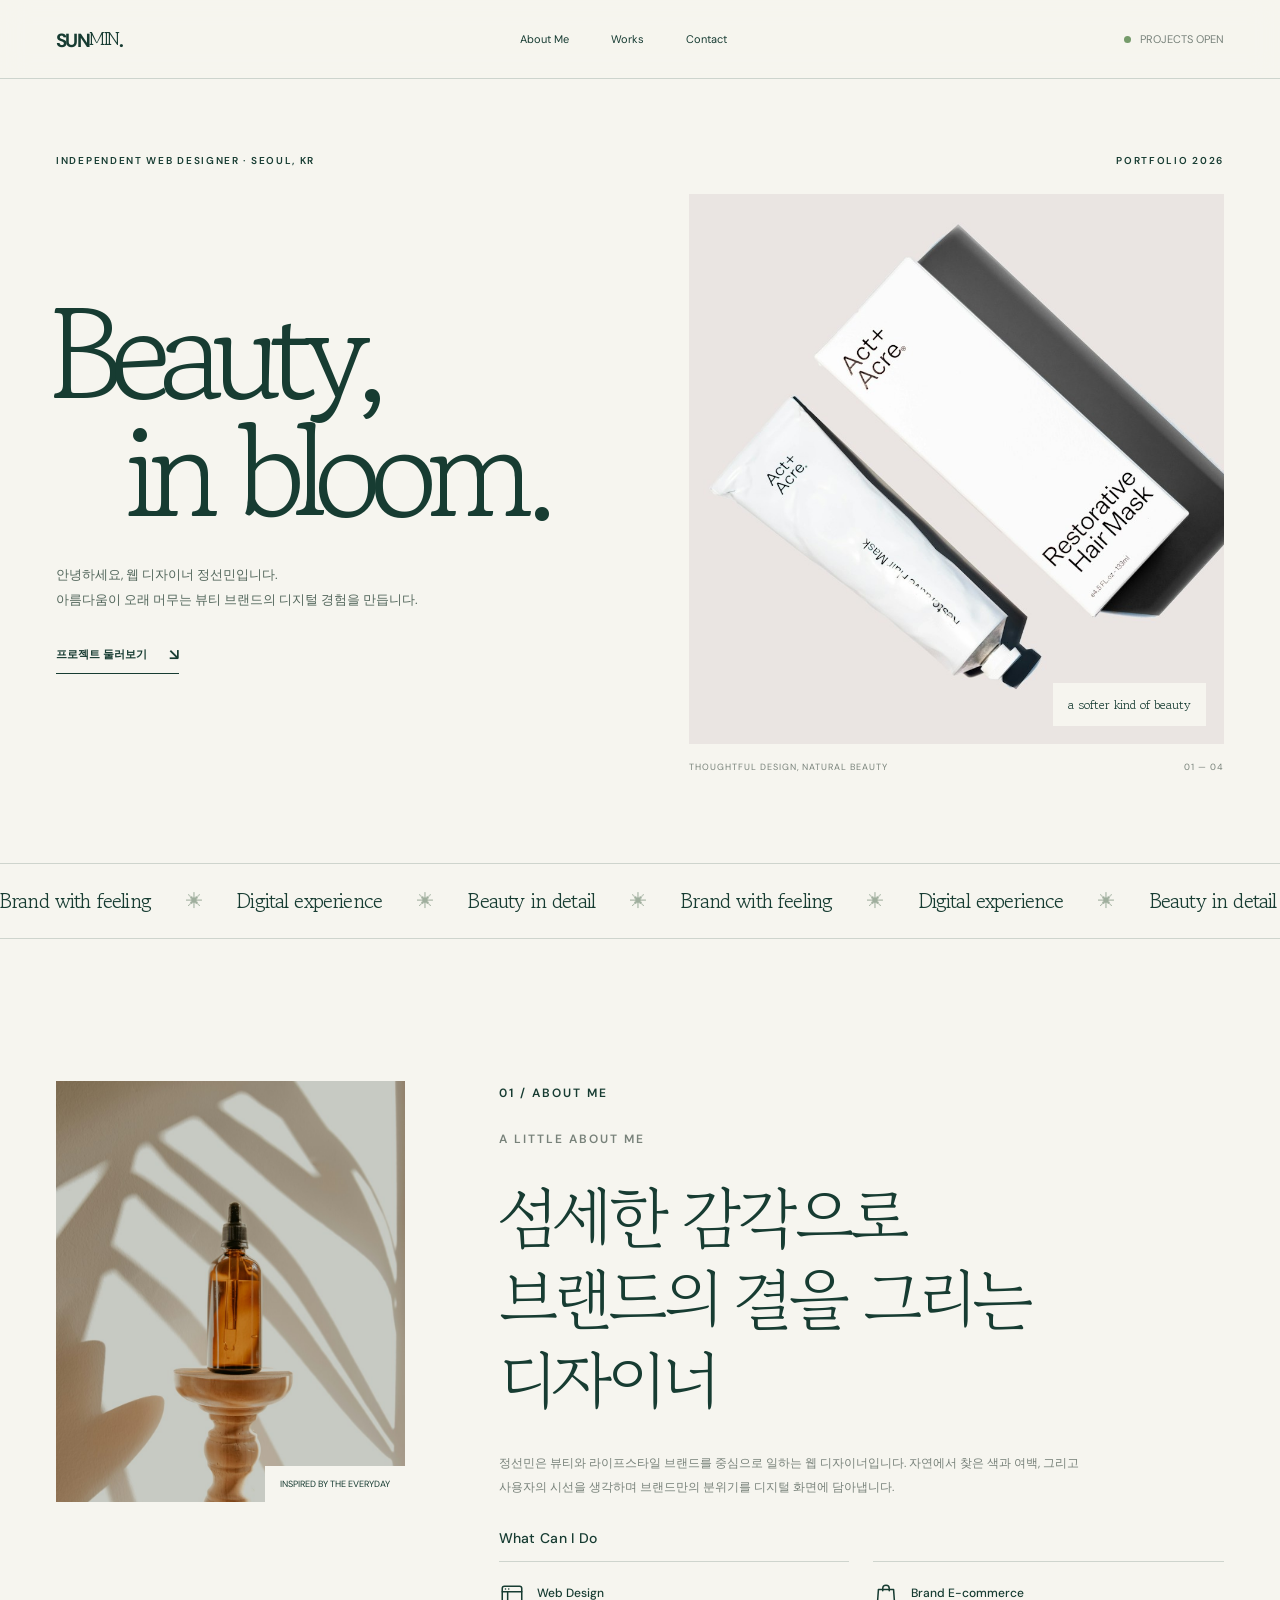
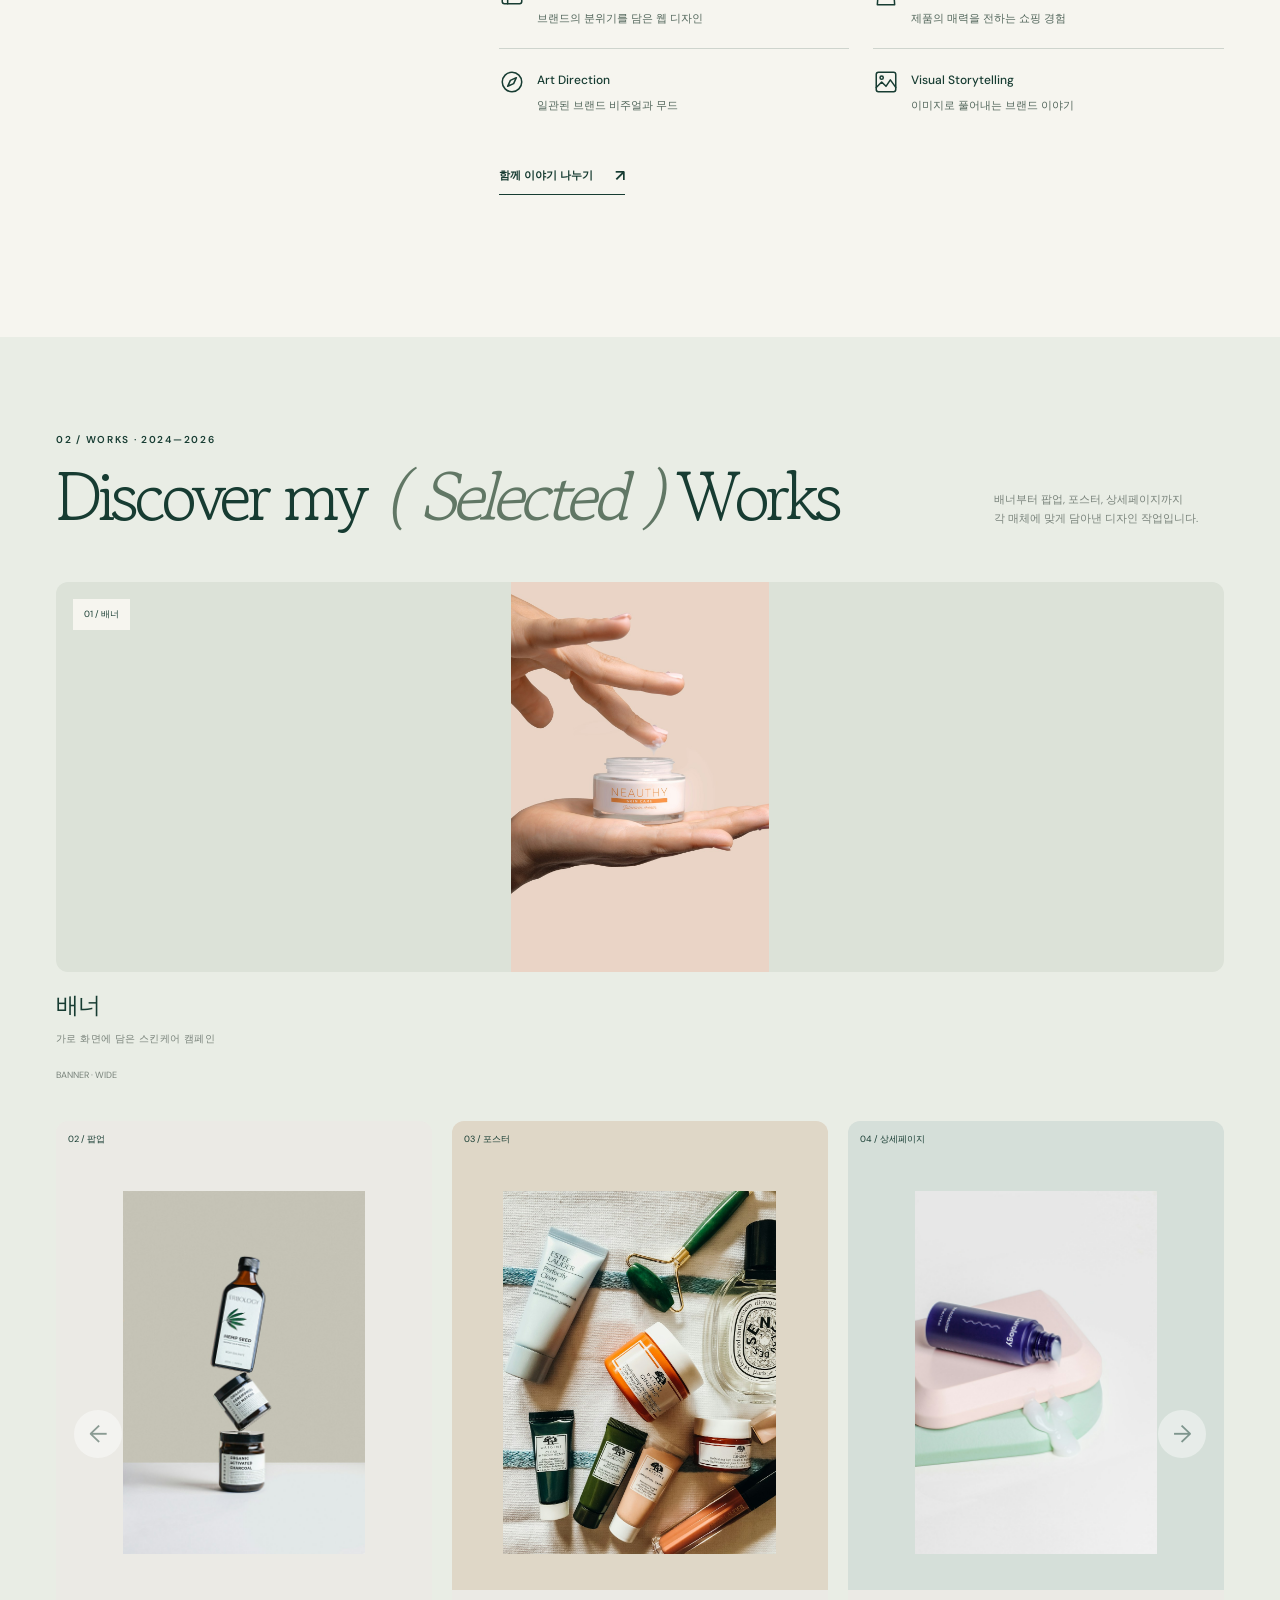
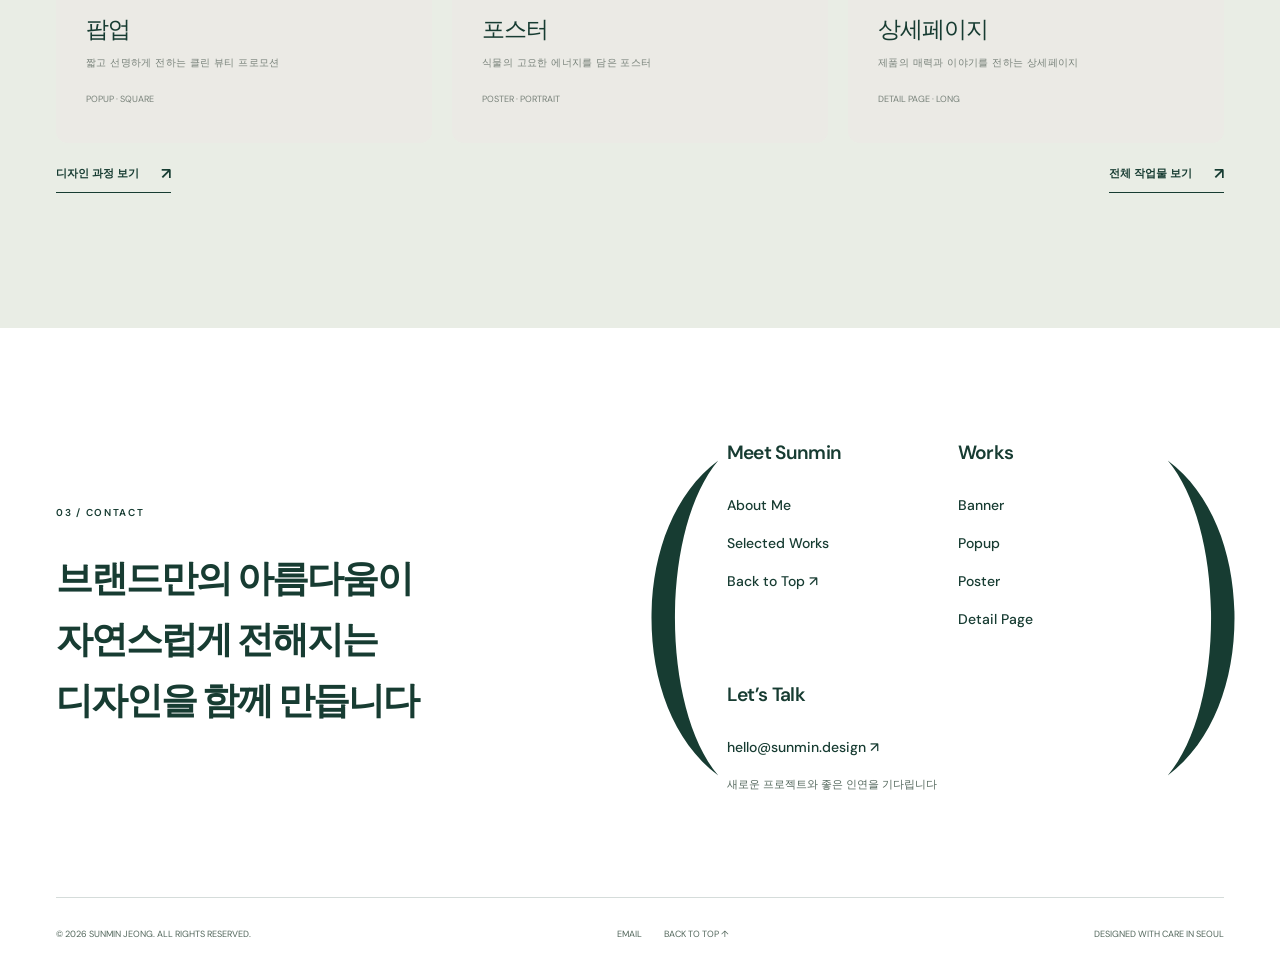
==== commit c8233204: "수정" ====
--- a/index.html
+++ b/index.html
@@ -123,30 +123,21 @@
                     </div>
                     <p>배너부터 팝업, 포스터, 상세페이지까지<br>각 매체에 맞게 담아낸 디자인 작업입니다.</p>
                 </div>
-                <a class="work-feature reveal" href="works.html#banner" aria-label="대표 배너 작업물 보기">
-                    <img src="assets/images/morrow-skin.jpg" alt="따뜻한 햇살 아래 스킨케어 제품을 담은 대표 배너" loading="lazy">
-                    <div class="work-feature-copy">
-                        <p class="eyebrow">Featured work / Banner design</p>
-                        <h3>브랜드의 첫인상을 담다</h3>
-                        <p>뷰티 브랜드의 감각을 전하는 비주얼 디자인</p>
-                        <span class="work-feature-button">View Works <span aria-hidden="true">↗</span></span>
-                    </div>
-                </a>
+                    <article class="project-card project-card--banner reveal">
+                        <a class="project-link" href="works.html#banner" aria-label="배너 작업물 모아보기">
+                        <div class="project-image">
+                            <img src="assets/images/morrow-skin.jpg" alt="따뜻한 빛 아래 놓인 스킨케어 제품" loading="lazy">
+                            <span class="project-number">01 / 배너</span>
+                        </div>
+                        </a>
+                        <div class="project-info">
+                            <div><h3>배너</h3><p>가로 화면에 담은 스킨케어 캠페인</p></div>
+                            <span class="project-type">BANNER · WIDE</span>
+                        </div>
+                    </article>
                 <div class="work-carousel">
                 <div class="project-grid" id="work-cards" role="region" aria-label="작업 분야별 목록" tabindex="0">
 
-                    <article class="project-card project-card--banner reveal">
-                        <a class="project-link" href="works.html#banner" aria-label="배너 작업물 모아보기">
-                        <div class="project-image">
-                            <img src="assets/images/morrow-skin.jpg" alt="따뜻한 빛 아래 놓인 스킨케어 제품" loading="lazy">
-                            <span class="project-number">01 / 배너</span>
-                        </div>
-                        <div class="project-info">
-                            <div><h3>배너</h3><p>가로 화면에 담은 스킨케어 캠페인</p></div>
-                            <span class="project-type">BANNER · WIDE</span>
-                        </div>
-                        </a>
-                    </article>
                     <article class="project-card project-card--popup reveal">
                         <a class="project-link" href="works.html#popup" aria-label="팝업 작업물 모아보기">
                         <div class="project-image">
@@ -185,6 +176,7 @@
                     </article>
                 </div>
                 <div class="work-carousel-controls" aria-label="작업물 목록 이동">
+                    <a class="text-link" href="process.html">디자인 과정 보기 <span aria-hidden="true">↗</span></a>
                     <a class="text-link" href="works.html">전체 작업물 보기 <span aria-hidden="true">↗</span></a>
                     <div>
                         <button type="button" data-work-scroll="-1" aria-controls="work-cards" aria-label="이전 작업물">←</button>
--- a/css/style.css
+++ b/css/style.css
@@ -327,7 +327,8 @@
             .about-copy { padding-top: 0; }
             .contact { padding: 82px 0 70px; }
             .contact-inner { grid-template-columns: 1fr; gap: 55px; }
-            @media (max-width: 520px) {
+        }
+        @media (max-width: 520px) {
             .shell { width: calc(100% - 40px); }
             .hero-topline { margin-bottom: 18px; }
             .hero h1 { margin-left: -4px; font-size: clamp(71px, 18vw, 95px); }
@@ -346,6 +347,8 @@
             .contact-bracket--left { left: 5px; }
             .contact-bracket--right { right: 5px; }
             .contact-menu-group a { font-size: 12px; }
+            .footer-inner { min-height: 90px; flex-wrap: wrap; gap: 12px; padding: 18px 0; }
+        }
 
         .project-link { display: block; }
         .project-link:focus-visible { outline: 2px solid var(--ink); outline-offset: 6px; }
@@ -368,43 +371,109 @@
             .gallery-section { padding-bottom: 45px; }
         }
 
-        /* Featured work and horizontal collection, inspired by the supplied reference. */
+        /* Horizontal portfolio cards. */
         .work .section-heading { align-items: end; gap: 30px; }
         .work .section-heading h2 { font-size: clamp(38px, 5.3vw, 76px); line-height: 1.15; }
         .work .section-heading h2 span { font-style: italic; color: #617765; }
         .work .section-heading > p { flex: 0 0 230px; }
-        .work-feature { display: block; position: relative; overflow: hidden; border-radius: 12px; aspect-ratio: 1.655; background: #dce2d8; color: #fff; }
-        .work-feature > img { height: 100%; object-fit: cover; }
-        .work-feature::after { content: ""; position: absolute; inset: 30% 0 0; background: linear-gradient(transparent, rgba(13, 35, 27, .82)); }
-        .work-feature-copy { position: absolute; z-index: 1; bottom: 11%; left: 0; width: 100%; padding: 0 24px; text-align: center; }
-        .work-feature-copy h3 { margin: 20px 0 18px; font-family: var(--serif); font-weight: 400; font-size: clamp(26px, 3.5vw, 48px); letter-spacing: -.05em; }
-        .work-feature-copy > p:not(.eyebrow) { font-size: 13px; line-height: 1.8; }
-        .work-feature-button { display: inline-flex; align-items: center; gap: 35px; border: 1px solid #fff8; border-radius: 30px; padding: 14px 24px; margin-top: 20px; font-size: 12px; }
-        .work-feature:hover .work-feature-button { color: var(--ink); background: var(--paper); }
-        .work-carousel { margin-top: 40px; }
-        .work .project-grid { display: flex; overflow-x: auto; gap: 20px; scroll-snap-type: x mandatory; scrollbar-width: thin; padding: 0 0 14px; }
-        .work .project-card { flex: 0 0 calc((100% - 60px) / 4); width: auto; scroll-snap-align: start; background: #e1e5dc; border-radius: 10px; overflow: hidden; }
-        .work .project-image { aspect-ratio: 1; display: grid; place-items: center; background: transparent; padding: 38px 22px 18px; }
+        .work-carousel { position: relative; margin-top: 0; }
+        .work .project-grid { display: flex; overflow-x: auto; gap: 20px; scroll-snap-type: x mandatory; scrollbar-width: none; padding: 0; }
+        .work .project-card { flex: 0 0 calc((100% - 40px) / 3); width: auto; scroll-snap-align: start; background: #ebeae5; border-radius: 12px; overflow: hidden; }
+        .work .project-link { display: flex; flex-direction: column; height: 100%; }
+        .work .project-image { aspect-ratio: 4 / 5; display: grid; place-items: center; background: transparent; padding: 70px 36px 36px; }
+        .work .project-grid::-webkit-scrollbar { display: none; }
         .work .project-image img { width: 100%; height: 100%; min-height: 0; object-fit: contain; aspect-ratio: var(--project-ratio); }
-        .work .project-info { display: block; padding: 16px 20px 24px; }
-        .work .project-info h3 { font-size: 22px; }
+        .work .project-info { display: block; padding: 24px 30px 38px; flex: 1; }
+        .work .project-info h3 { font-family: var(--sans); font-size: 23px; font-weight: 500; }
         .work .project-info p { line-height: 1.8; margin-top: 9px; word-break: keep-all; }
         .work .project-type { display: block; margin-top: 16px; text-align: left; font-size: 9px; }
         .work .project-number { top: 12px; left: 12px; background: transparent; padding: 0; }
         .work-carousel-controls { display: flex; justify-content: space-between; align-items: center; gap: 20px; margin-top: 20px; }
-        .work-carousel-controls > div { display: flex; gap: 10px; }
-        .work-carousel-controls button { width: 42px; height: 42px; border: 1px solid var(--line); border-radius: 50%; background: transparent; cursor: pointer; }
+        .work-carousel-controls > div { position: absolute; top: 43%; left: 18px; right: 18px; display: flex; justify-content: space-between; pointer-events: none; }
+        .work-carousel-controls button { width: 48px; height: 48px; border: 0; border-radius: 50%; background: rgba(255,255,255,.94); cursor: pointer; pointer-events: auto; font-size: 24px; }
         .work-carousel-controls button:hover { background: var(--ink); color: var(--paper); }
-        .work-carousel-controls button:disabled { opacity: .3; cursor: default; }
+        .work-carousel-controls button:disabled { opacity: .45; cursor: default; }
         @media (max-width: 1100px) {
             .work .project-card { flex-basis: calc((100% - 40px) / 3); }
         }
         @media (max-width: 800px) {
             .work .section-heading { align-items: start; }
             .work .section-heading > p { flex-basis: auto; }
-            .work-feature { aspect-ratio: .85; }
-            .work-feature-copy { bottom: 9%; }
             .work .project-grid { gap: 16px; }
-            .work .project-card { flex-basis: 70%; }
-            .work-carousel { margin-top: 24px; }
-        }
+            .work .project-card { flex-basis: 82%; }
+            .work .project-image { padding: 55px 30px 26px; }
+            .work .project-info { padding: 20px 24px 30px; }
+            .work-carousel-controls > div { left: 8px; right: 8px; }
+            .work-carousel { position: relative; margin-top: 0; }
+        }
+
+        /* The wide banner sits above the three portrait cards. */
+        .work .shell > .project-card--banner { width: 100%; margin: 0 0 40px; border-radius: 0; background: transparent; }
+        .work .shell > .project-card--banner .project-image { aspect-ratio: 3 / 1; display: block; padding: 0; border-radius: 12px; background: #dce2d8; }
+        .work .shell > .project-card--banner .project-image img { width: 100%; height: 100%; object-fit: contain; }
+        .work .shell > .project-card--banner .project-info { padding: 18px 0 0; }
+        .work .shell > .project-card--banner .project-number { top: 17px; left: 17px; padding: 9px 11px; background: var(--paper); }
+        @media (max-width: 800px) {
+            .work .shell > .project-card--banner { margin-bottom: 28px; }
+        }
+
+        .process { padding-top: 60px; padding-bottom: 100px; }
+        .process-hero { padding-bottom: 65px; }
+        .process-hero > .text-link { margin-bottom: 65px; }
+        .process-hero h1 { margin: 22px 0 28px; font-family: var(--serif); font-size: clamp(48px, 7.5vw, 104px); font-weight: 400; letter-spacing: -.06em; line-height: 1.2; }
+        .process-hero h1 em { color: #617765; font-style: normal; }
+        .process-lead { color: #53675c; font-size: 15px; line-height: 2; word-break: keep-all; }
+        .process-meta { display: flex; flex-wrap: wrap; gap: 25px 70px; margin: 38px 0 0; }
+        .process-meta dt { font-size: 10px; letter-spacing: .12em; margin-bottom: 12px; }
+        .process-meta dd { margin: 0; font-size: 12px; line-height: 1.8; }
+        .process-nav { display: grid; grid-template-columns: repeat(4, minmax(0, 1fr)); border-top: 1px solid var(--line); border-bottom: 1px solid var(--line); }
+        .process-nav a { display: flex; flex-direction: column; gap: 16px; padding: 28px 20px; border-right: 1px solid var(--line); }
+        .process-nav a:last-child { border-right: 0; }
+        .process-nav a:hover { background: #e9ede5; }
+        .process-nav span { color: #617765; font-size: 12px; }
+        .process-nav strong { font-size: 20px; font-weight: 500; }
+        .process-nav small { font-size: 11px; line-height: 1.8; word-break: keep-all; }
+        .process-step { display: grid; grid-template-columns: .75fr 2fr; gap: 8%; padding: 95px 0; border-bottom: 1px solid var(--line); }
+        .process-number { display: block; margin-bottom: 25px; color: #879688; font-family: var(--serif); font-size: 64px; line-height: 1; }
+        .process-step-heading h2 { font-family: var(--serif); font-size: 32px; font-weight: 400; letter-spacing: -.05em; margin: 16px 0; }
+        .process-step-heading > p:last-child { color: #53675c; font-size: 12px; line-height: 1.9; word-break: keep-all; }
+        .process-step-body { min-width: 0; }
+        .process-step-body h3 { margin: 0 0 24px; font-size: clamp(23px, 2.5vw, 34px); font-weight: 500; letter-spacing: -.04em; line-height: 1.5; word-break: keep-all; }
+        .process-step-body p { font-size: 13px; line-height: 2; color: #53675c; word-break: keep-all; }
+        .process-step-body h4 { margin: 0 0 12px; font-size: 16px; font-weight: 500; line-height: 1.7; }
+        .process-facts { margin: 30px 0; }
+        .process-facts > div { display: grid; grid-template-columns: 100px 1fr; gap: 20px; padding: 20px 0; border-top: 1px solid var(--line); font-size: 13px; line-height: 1.9; }
+        .process-facts dd { margin: 0; color: #53675c; word-break: keep-all; }
+        .process-note { margin: 30px 0; padding: 26px; background: #e9ede5; border-left: 2px solid #617765; }
+        .process-note p { margin-bottom: 0; }
+        .process-flow { display: grid; grid-template-columns: repeat(3, minmax(0, 1fr)); gap: 12px; list-style: none; padding: 0; margin: 30px 0; }
+        .process-flow li { padding: 22px 16px; border: 1px solid var(--line); font-family: var(--serif); font-size: 20px; }
+        .process-flow span { display: block; margin-top: 12px; font-family: var(--sans); font-size: 11px; line-height: 1.8; color: #53675c; word-break: keep-all; }
+        .process-pair { display: grid; grid-template-columns: 1fr 1fr; gap: 32px; margin: 35px 0; }
+        .process-comparison { padding: 24px; border: 1px solid var(--line); }
+        .process-comparison > div { display: grid; grid-template-columns: 90px 1fr; gap: 20px; align-items: baseline; }
+        .process-comparison span { font-size: 12px; }
+        .process-comparison p { margin: 8px 0; }
+        .process-preview { margin: 30px 0; }
+        .process-preview img { border: 1px solid var(--line); border-radius: 10px; }
+        .process-preview figcaption { margin-top: 14px; font-size: 11px; color: #53675c; }
+        .process-review article { padding: 24px 0; border-top: 1px solid var(--line); }
+        .process-review h4 { margin-top: 14px; }
+        .process-end { padding: 75px 0 0; text-align: center; }
+        .process-end p { font-family: var(--serif); font-size: clamp(26px, 3vw, 40px); letter-spacing: -.04em; line-height: 1.6; }
+        @media (max-width: 800px) {
+            .process { padding-top: 35px; padding-bottom: 65px; }
+            .process-nav { grid-template-columns: 1fr 1fr; }
+            .process-nav a:nth-child(2) { border-right: 0; }
+            .process-nav a:nth-child(-n+2) { border-bottom: 1px solid var(--line); }
+            .process-step { grid-template-columns: 1fr; gap: 30px; padding: 60px 0; }
+            .process-number { font-size: 48px; }
+            .work-carousel-controls { flex-wrap: wrap; }
+        }
+        @media (max-width: 520px) {
+            .process-pair, .process-flow { grid-template-columns: 1fr; }
+            .process-facts > div { grid-template-columns: 1fr; gap: 8px; }
+            .process-nav a { padding: 22px 12px; }
+            .process-nav strong { font-size: 17px; }
+            .process-comparison > div { grid-template-columns: 1fr; gap: 0; margin-top: 16px; }
+        }
